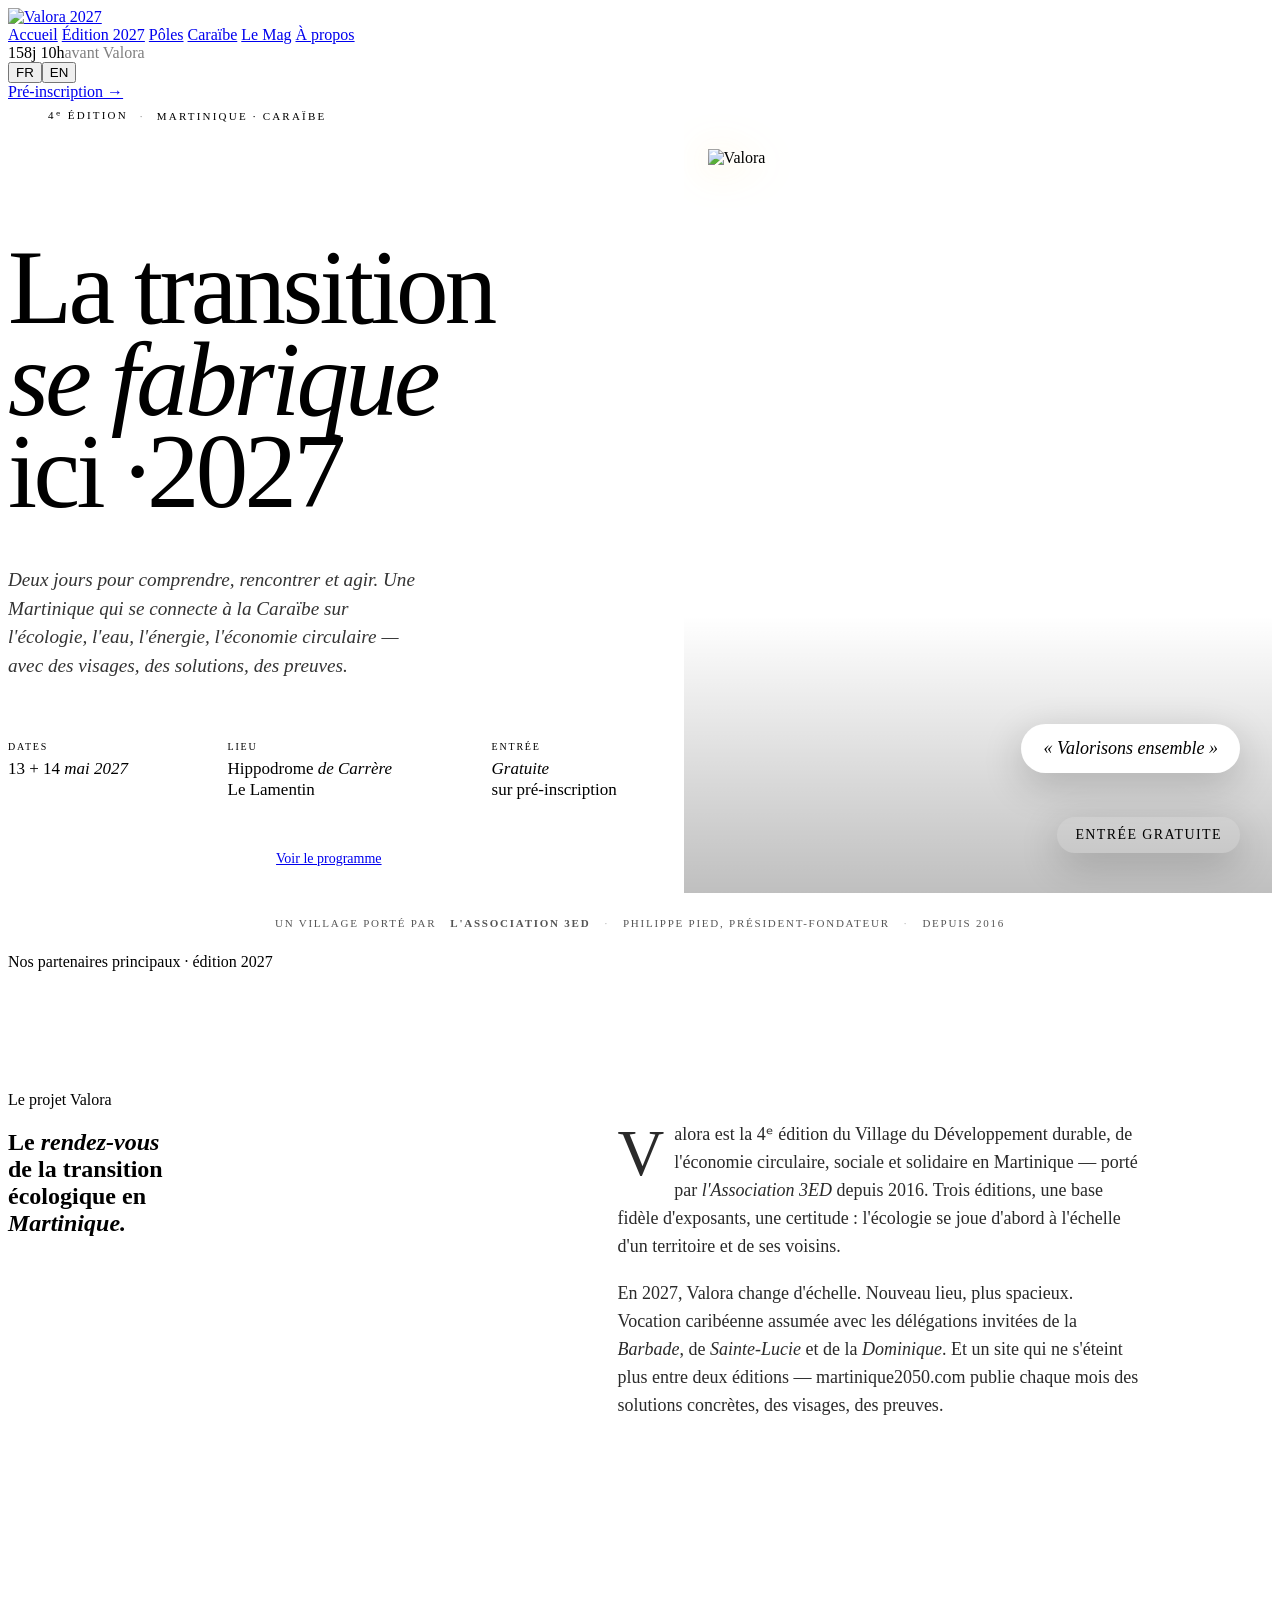
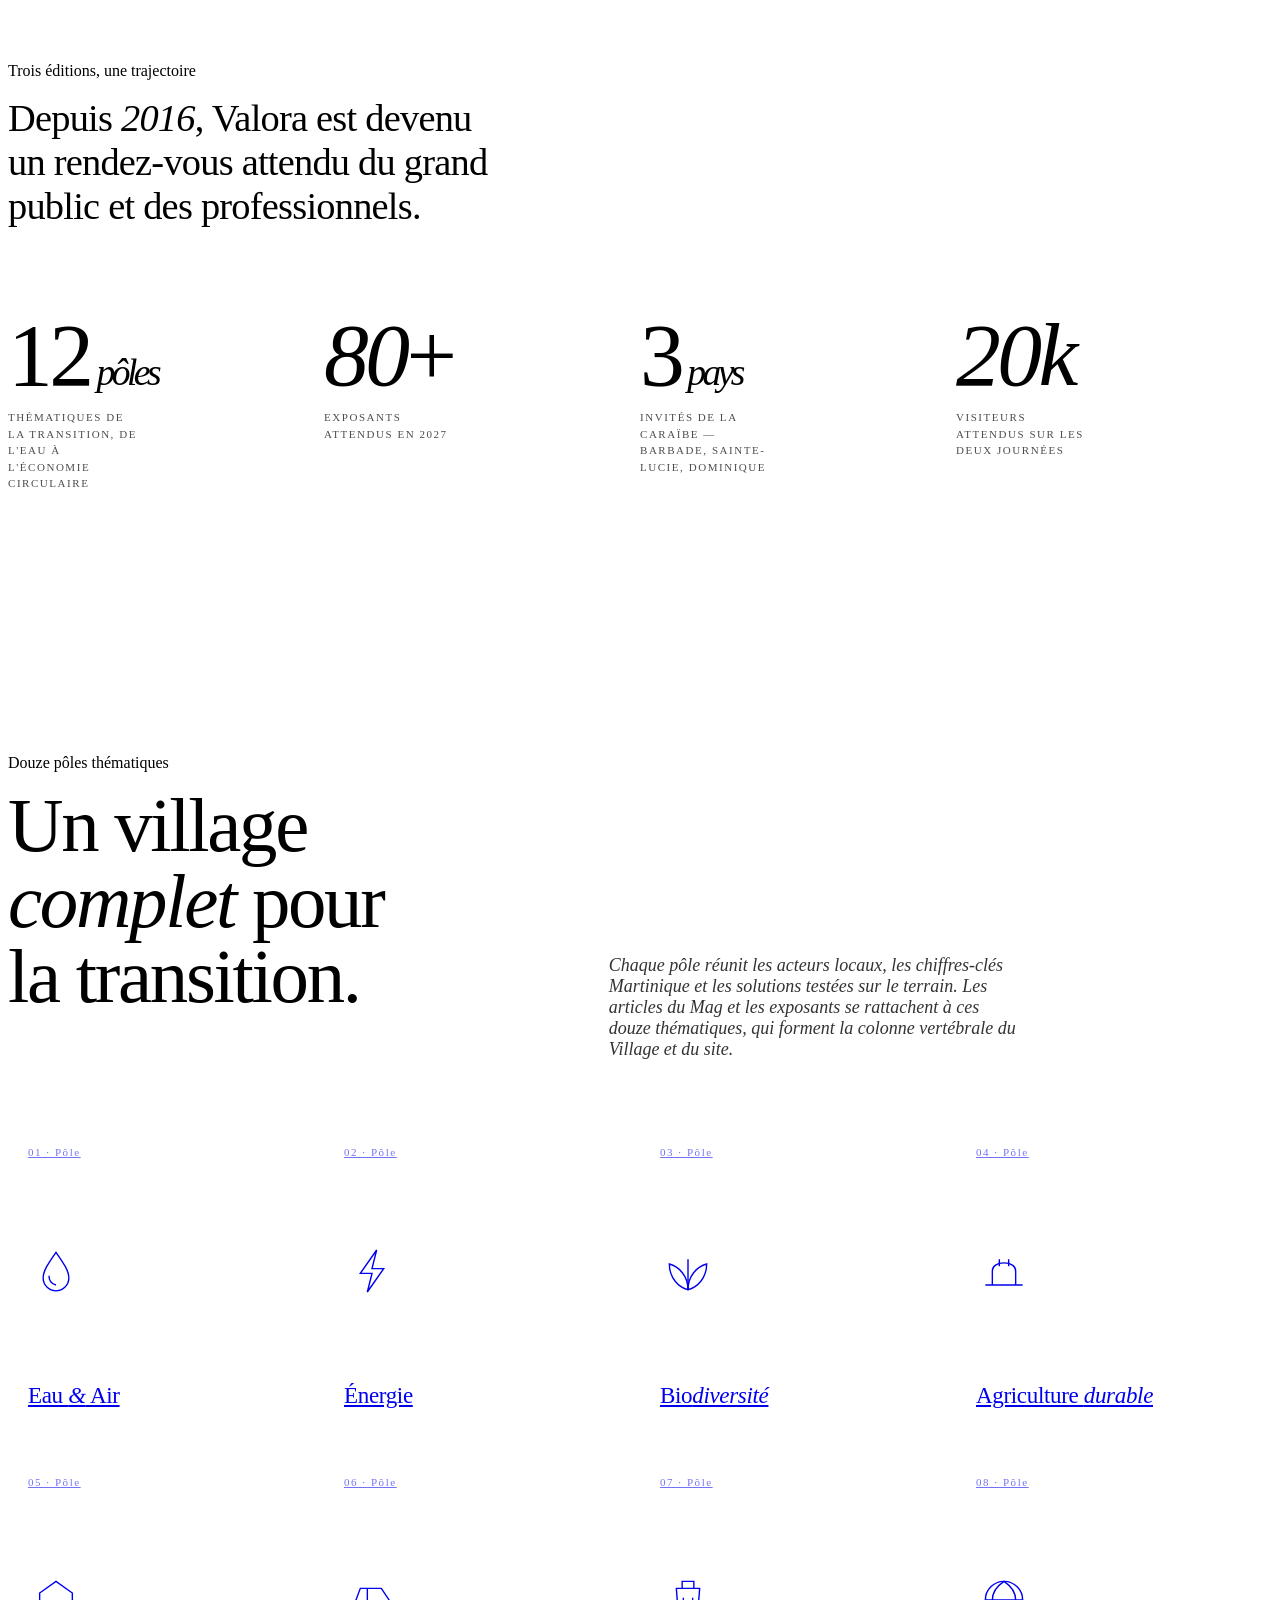
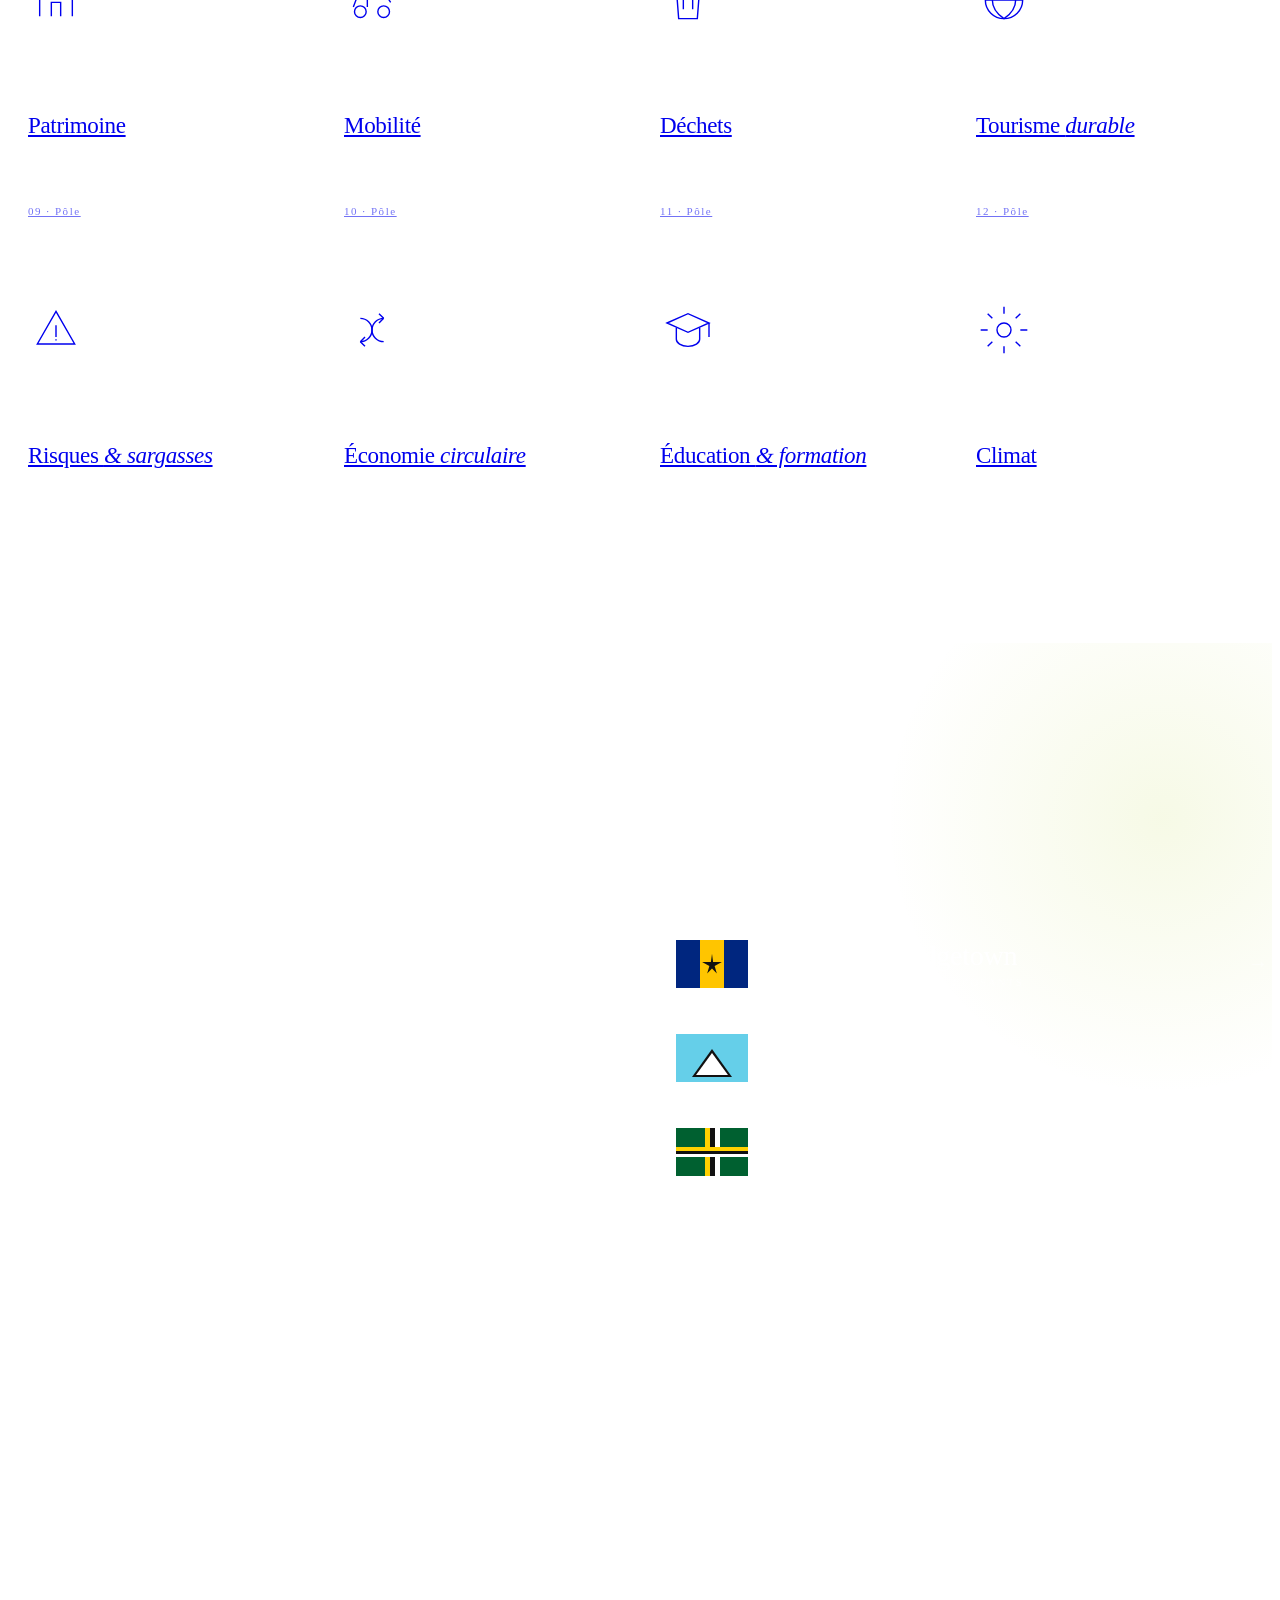
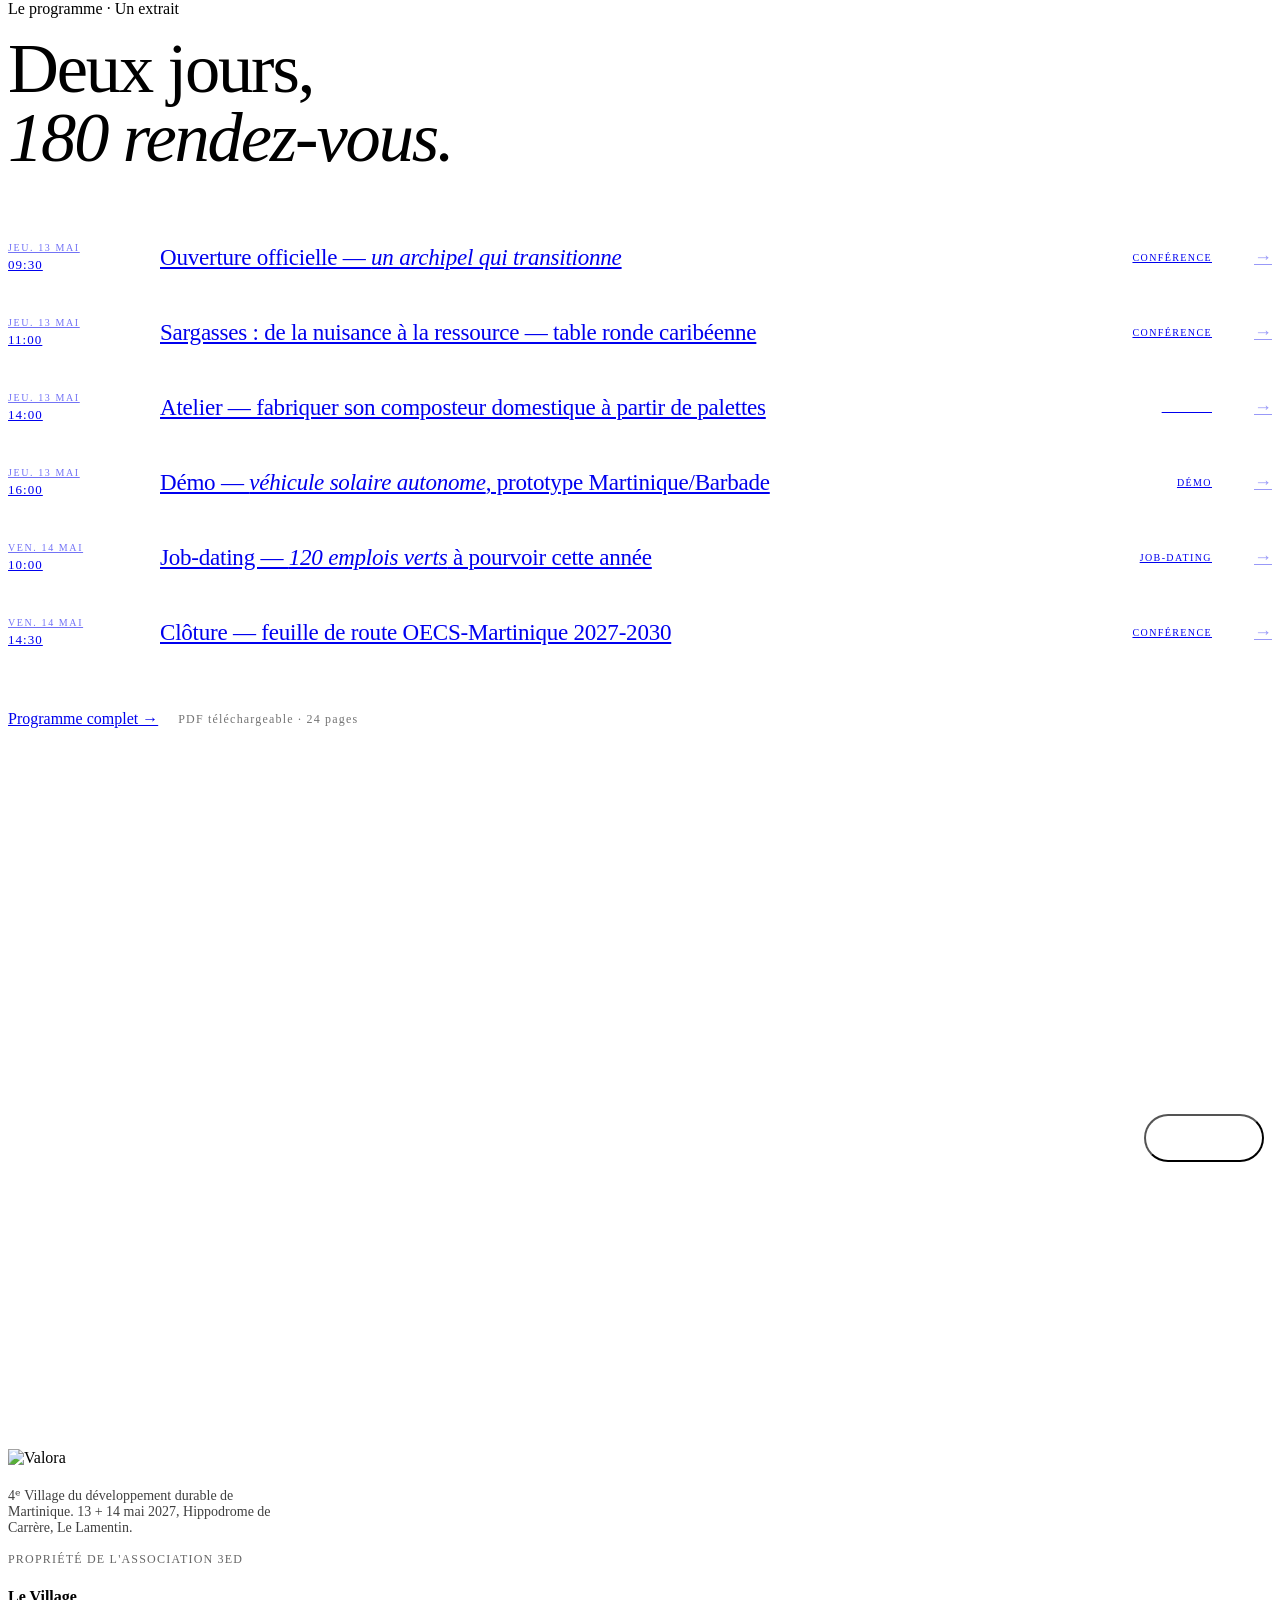
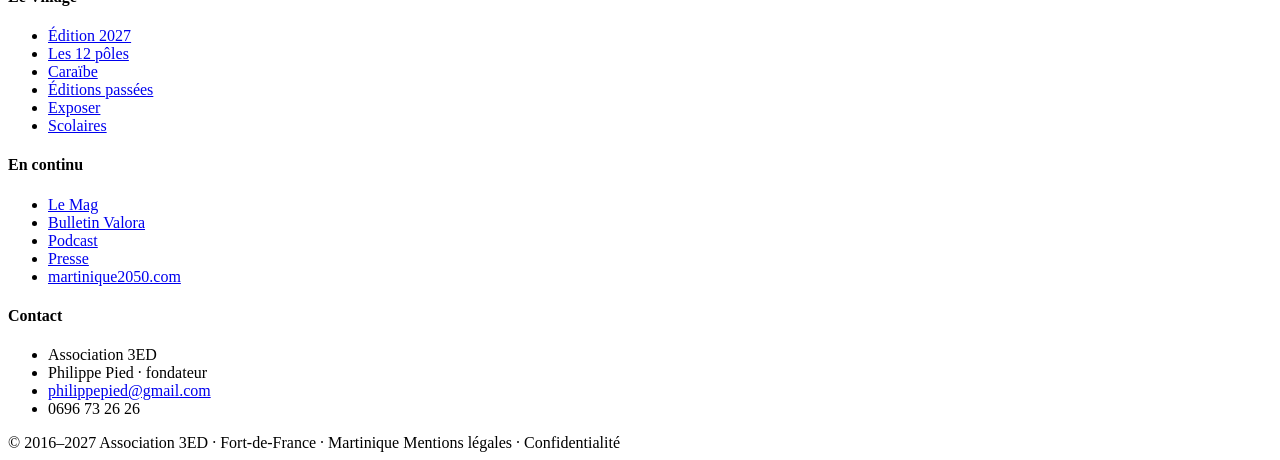
==== index.html @ b79bcad8 "Ajout des pages HTML" ====
<!doctype html>
<html lang="fr">
<head>
<meta charset="utf-8" />
<meta name="viewport" content="width=device-width, initial-scale=1" />
<title>Valora 2027 — 4ᵉ Village du développement durable · Martinique</title>
<link rel="stylesheet" href="assets/valora.css?v=3" />
<style>
  .hero {
    position: relative;
    min-height: 88vh;
    background: var(--sable);
    color: var(--encre);
    overflow: hidden;
    display: grid;
    grid-template-columns: 1.15fr 1fr;
  }
  .hero-left {
    padding: clamp(40px, 6vw, 96px) var(--pad);
    display: flex; flex-direction: column; justify-content: center;
    position: relative; z-index: 2;
  }
  .hero-eyebrow {
    display: inline-flex; align-items: center; gap: 12px;
    font-family: var(--ff-mono); font-size: 11px;
    letter-spacing: 0.2em; text-transform: uppercase;
    color: var(--rose); margin-bottom: 32px;
  }
  .hero-eyebrow .bar { width: 28px; height: 1px; background: var(--rose); }
  .hero-eyebrow .sep { opacity: .4; }
  .hero h1 {
    font-size: clamp(56px, 8.2vw, 144px);
    line-height: .88;
    letter-spacing: -0.035em;
    font-variation-settings: 'opsz' 144, 'SOFT' 30;
    font-weight: 300;
    margin-bottom: 28px;
  }
  .hero h1 em { font-style: italic; color: var(--rose); font-weight: 300; }
  .hero h1 .year {
    display: inline-block; color: var(--vert-deep); font-style: normal;
  }
  .hero-sub {
    font-family: var(--ff-serif);
    font-size: clamp(18px, 1.5vw, 22px);
    font-style: italic; font-weight: 300;
    max-width: 44ch; margin-bottom: 36px;
    color: #333; line-height: 1.5;
  }
  .hero-meta {
    display: grid; grid-template-columns: repeat(3, auto);
    gap: 32px; padding-top: 24px;
    border-top: 1px solid var(--line);
    margin-bottom: 36px;
  }
  .hero-meta > div .k {
    font-family: var(--ff-mono); font-size: 10px;
    letter-spacing: 0.18em; text-transform: uppercase;
    color: var(--rose); margin-bottom: 6px;
  }
  .hero-meta > div .v {
    font-family: var(--ff-serif); font-size: 17px;
    line-height: 1.25; font-weight: 400;
  }
  .hero-meta > div .v em { font-style: italic; color: var(--vert-deep); }
  .hero-ctas { display: flex; gap: 12px; flex-wrap: wrap; }
  .hero .btn-rose-big {
    background: var(--rose); color: #fff;
    padding: 16px 26px; border-radius: 999px;
    font-size: 14px; font-weight: 600; letter-spacing: 0.01em;
    transition: all .2s;
    display: inline-flex; align-items: center; gap: 10px;
  }
  .hero .btn-rose-big:hover { background: var(--rose-deep); transform: translateY(-1px); box-shadow: 0 12px 24px rgba(230,0,126,.25); }
  .hero .btn-outline {
    border: 1.5px solid var(--encre);
    padding: 14.5px 24px; border-radius: 999px;
    font-size: 14px; font-weight: 500;
    transition: all .2s;
  }
  .hero .btn-outline:hover { background: var(--encre); color: #fff; }

  .hero-right {
    position: relative; overflow: hidden;
    background: var(--rose);
  }
  .hero-img {
    position: absolute; inset: 0;
    background-image: url('assets/hero-leaf-hands.png');
    background-size: cover;
    background-position: center;
  }
  .hero-img::after {
    content: ''; position: absolute; inset: 0;
    background: linear-gradient(to bottom, transparent 65%, rgba(0,0,0,.25));
  }
  /* Valora logo in the sun area of the hero image */
  .hero-sun-logo {
    position: absolute; z-index: 3;
    top: 6%; left: 4%;
    width: 46%;
    max-width: 440px;
    filter: drop-shadow(0 4px 20px rgba(255,200,80,.4));
    animation: sunFloat 6s ease-in-out infinite;
  }
  @keyframes sunFloat { 50% { transform: translateY(-6px); } }
  .hero-bubble {
    position: absolute; z-index: 3;
    font-family: var(--ff-serif); font-style: italic;
    border-radius: 999px;
    padding: 14px 22px;
    font-size: 18px;
    box-shadow: 0 12px 40px rgba(0,0,0,.2);
  }
  .hero-bubble.b { bottom: 120px; right: 32px; background: #fff; color: var(--rose); font-weight: 500; }
  .hero-bubble.c { bottom: 40px; right: 32px; background: var(--jaune); color: var(--encre); padding: 10px 18px; font-size: 14px; font-family: var(--ff-mono); font-style: normal; letter-spacing: .1em; text-transform: uppercase;}

  @media (max-width: 900px) {
    .hero { grid-template-columns: 1fr; min-height: auto; }
    .hero-right { aspect-ratio: 4/3; order: -1; }
    .hero-meta { grid-template-columns: 1fr 1fr; }
  }

  /* ===== INTRO ===== */
  .intro { padding: clamp(80px, 10vw, 120px) 0; background: var(--sable); }
  .intro-grid { display: grid; grid-template-columns: 1fr 1.2fr; gap: clamp(32px, 5vw, 80px); align-items: start; }
  .intro-left h2 {
    font-family: var(--ff-serif);
    font-size: clamp(36px, 4.4vw, 72px);
    line-height: 1; letter-spacing: -0.025em; font-weight: 300;
    margin-top: 16px;
  }
  .intro-left h2 em { font-style: italic; color: var(--rose); }
  .intro-right { padding-top: 12px; }
  .intro-right p {
    font-family: var(--ff-serif); font-size: clamp(18px, 1.4vw, 20px);
    line-height: 1.55; margin-bottom: 20px; color: #2a2a2a; max-width: 58ch;
  }
  .intro-right p:first-child::first-letter {
    font-size: 3.6em; float: left; line-height: .88;
    padding-right: 10px; padding-top: 4px;
    color: var(--rose); font-weight: 400;
  }
  .intro-right em { font-style: italic; color: var(--vert-deep); }
  @media (max-width: 880px) { .intro-grid { grid-template-columns: 1fr; } }

  /* ===== STATS ===== */
  .stats { padding: clamp(64px, 8vw, 112px) 0; background: var(--ivoire); }
  .stats-head { margin-bottom: 48px; }
  .stats-head h3 {
    font-family: var(--ff-serif);
    font-size: clamp(28px, 3vw, 44px); font-weight: 300;
    letter-spacing: -0.02em; max-width: 26ch; margin-top: 16px;
  }
  .stats-head em { font-style: italic; color: var(--rose); }
  .stats-grid { display: grid; grid-template-columns: repeat(4, 1fr); border-top: 1px solid var(--line); }
  .stat { padding: 36px 24px 32px 0; border-right: 1px solid var(--line); border-bottom: 1px solid var(--line); }
  .stat:nth-child(4n) { border-right: none; }
  .stat .num {
    font-family: var(--ff-serif); font-weight: 300;
    font-size: clamp(56px, 7vw, 112px); line-height: .95;
    letter-spacing: -0.04em;
    font-variation-settings: 'opsz' 144;
    margin-bottom: 12px;
  }
  .stat .num em { font-style: italic; color: var(--rose); font-weight: 300; }
  .stat .num .suf { font-size: .42em; color: var(--vert-deep); margin-left: 6px; font-style: italic; }
  .stat .label {
    font-family: var(--ff-mono); font-size: 11px;
    letter-spacing: 0.14em; text-transform: uppercase;
    opacity: .7; max-width: 24ch; line-height: 1.5;
  }
  @media (max-width: 880px) {
    .stats-grid { grid-template-columns: 1fr 1fr; }
    .stat:nth-child(4n) { border-right: 1px solid var(--line); }
    .stat:nth-child(2n) { border-right: none; }
  }

  /* ===== POLES ===== */
  .poles { background: var(--sable); padding: clamp(80px, 10vw, 140px) 0; }
  .poles-head { display: grid; grid-template-columns: 1fr 1.2fr; gap: 48px; margin-bottom: 48px; align-items: end; }
  .poles-head h2 {
    font-family: var(--ff-serif);
    font-size: clamp(44px, 6vw, 96px); font-weight: 300;
    line-height: .98; letter-spacing: -0.03em;
  }
  .poles-head h2 em { font-style: italic; color: var(--rose); }
  .poles-head p {
    font-family: var(--ff-serif); font-size: 18px; font-style: italic;
    font-weight: 300; max-width: 46ch; color: #333;
  }
  .poles-grid { display: grid; grid-template-columns: repeat(4, 1fr); border-top: 1px solid var(--line); border-left: 1px solid var(--line); }
  .pole {
    aspect-ratio: 1 / 1.05;
    border-right: 1px solid var(--line); border-bottom: 1px solid var(--line);
    padding: 20px; background: var(--ivoire);
    display: flex; flex-direction: column; justify-content: space-between;
    transition: all .3s; cursor: pointer; position: relative; overflow: hidden;
  }
  .pole:hover { background: var(--rose); color: #fff; }
  .pole-num { font-family: var(--ff-mono); font-size: 11px; letter-spacing: 0.14em; opacity: .55; }
  .pole:hover .pole-num { opacity: .9; color: var(--vert); }
  .pole-glyph { width: 56px; height: 56px; margin: 8px 0; }
  .pole-glyph svg { width: 100%; height: 100%; stroke: currentColor; fill: none; stroke-width: 1.2; }
  .pole-name {
    font-family: var(--ff-serif); font-size: clamp(19px, 1.8vw, 26px);
    line-height: 1.05; letter-spacing: -0.015em; font-weight: 400;
  }
  .pole-name em { font-style: italic; color: var(--rose); }
  .pole:hover .pole-name em { color: var(--vert); }
  .pole-arrow { margin-top: 12px; opacity: 0; transform: translateX(-4px); transition: all .3s; font-size: 14px; color: var(--vert); }
  .pole:hover .pole-arrow { opacity: 1; transform: translateX(0); }
  @media (max-width: 880px) { .poles-head { grid-template-columns: 1fr; } .poles-grid { grid-template-columns: repeat(2, 1fr); } }

  /* ===== CARIB ===== */
  .carib { background: var(--canopee); color: #fff; padding: clamp(80px, 10vw, 140px) 0; position: relative; overflow: hidden; }
  .carib::before {
    content: ''; position: absolute; right: -15%; top: -15%;
    width: 600px; height: 600px;
    background: radial-gradient(circle, rgba(184,211,50,.12), transparent 65%);
    pointer-events: none;
  }
  .carib-grid { display: grid; grid-template-columns: 1fr 1fr; gap: 64px; align-items: center; position: relative; }
  .carib .eyebrow { color: var(--vert); }
  .carib .eyebrow .bar { background: var(--vert); }
  .carib h2 {
    font-family: var(--ff-serif);
    font-size: clamp(40px, 5.2vw, 84px);
    line-height: .98; letter-spacing: -0.03em;
    font-weight: 300; margin: 16px 0 24px;
  }
  .carib h2 em { font-style: italic; color: var(--vert); }
  .carib p {
    font-family: var(--ff-serif); font-size: 19px;
    line-height: 1.6; max-width: 44ch; opacity: .88; font-weight: 300;
  }
  .delegations { display: flex; flex-direction: column; gap: 2px; }
  .delegation {
    display: grid; grid-template-columns: 72px 1fr auto;
    align-items: center; gap: 24px; padding: 22px 4px;
    border-top: 1px solid var(--line-dark);
    transition: background .25s;
  }
  .delegation:last-child { border-bottom: 1px solid var(--line-dark); }
  .delegation:hover { background: rgba(184,211,50,.05); }
  .flag { width: 72px; height: 48px; border: 1px solid var(--line-dark); position: relative; overflow: hidden; }
  .flag.barbade { background: #00267F; }
  .flag.barbade::before { content:''; position:absolute; left:33.33%; top:0; width:33.33%; height:100%; background:#FFC500; }
  .flag.barbade::after { content:''; position:absolute; left:50%; top:50%; transform:translate(-50%,-50%); width:22px; height:22px; background:#111; clip-path: polygon(50% 5%, 55% 42%, 95% 42%, 62% 60%, 72% 95%, 50% 72%, 28% 95%, 38% 60%, 5% 42%, 45% 42%); }
  .flag.lucie { background: #65CFE9; }
  .flag.lucie::before { content:''; position:absolute; left:50%; bottom:10%; transform:translateX(-50%); border-left:20px solid transparent; border-right:20px solid transparent; border-bottom:28px solid #111; }
  .flag.lucie::after { content:''; position:absolute; left:50%; bottom:13%; transform:translateX(-50%); border-left:16px solid transparent; border-right:16px solid transparent; border-bottom:22px solid #fff; }
  .flag.dominique { background: #006030; }
  .flag.dominique::before { content:''; position:absolute; inset:0; background: linear-gradient(to bottom, transparent 40%, #FFD100 40% 47%, #111 47% 54%, #fff 54% 61%, transparent 61%), linear-gradient(to right, transparent 40%, #FFD100 40% 47%, #111 47% 54%, #fff 54% 61%, transparent 61%); }
  .delegation-name { font-family: var(--ff-serif); font-size: clamp(22px, 2.2vw, 32px); font-weight: 400; letter-spacing: -0.01em; }
  .delegation-name em { font-style: italic; color: var(--vert); }
  .delegation-role { font-family: var(--ff-mono); font-size: 11px; letter-spacing: 0.16em; text-transform: uppercase; opacity: .55; margin-top: 4px; }
  .delegation-arrow { opacity: .5; font-size: 20px; transition: transform .3s; }
  .delegation:hover .delegation-arrow { transform: translateX(6px); color: var(--vert); opacity: 1; }
  @media (max-width: 880px) { .carib-grid { grid-template-columns: 1fr; } }

  /* ===== PROG ===== */
  .programme { background: var(--ivoire); padding: clamp(80px, 10vw, 140px) 0; }
  .programme h2 {
    font-family: var(--ff-serif);
    font-size: clamp(44px, 5.5vw, 88px); line-height: .98;
    letter-spacing: -0.03em; font-weight: 300; max-width: 14ch; margin: 16px 0 48px;
  }
  .programme h2 em { font-style: italic; color: var(--rose); }
  .prog-row {
    display: grid; grid-template-columns: 120px 1fr auto auto;
    gap: 32px; align-items: center; padding: 22px 0;
    border-top: 1px solid var(--line);
    cursor: pointer; transition: padding .2s;
  }
  .prog-row:last-of-type { border-bottom: 1px solid var(--line); }
  .prog-row:hover { padding-left: 12px; background: rgba(230,0,126,.03); }
  .prog-time { font-family: var(--ff-mono); font-size: 13px; letter-spacing: 0.08em; }
  .prog-time .day { display: block; font-size: 10px; opacity: .55; margin-bottom: 4px; letter-spacing: 0.16em; text-transform: uppercase; }
  .prog-title { font-family: var(--ff-serif); font-size: clamp(20px, 1.8vw, 28px); font-weight: 400; letter-spacing: -0.01em; }
  .prog-title em { font-style: italic; color: var(--rose); }
  .prog-tag { font-family: var(--ff-mono); font-size: 10px; letter-spacing: 0.14em; text-transform: uppercase; padding: 5px 10px; border-radius: 999px; border: 1px solid var(--line); }
  .prog-tag.conf { background: var(--canopee); color: var(--vert); border-color: var(--canopee); }
  .prog-tag.atelier { background: var(--rose); color: #fff; border-color: var(--rose); }
  .prog-tag.demo { background: var(--vert); color: var(--encre); border-color: var(--vert); }
  .prog-tag.job { background: transparent; color: var(--encre); }
  .prog-arrow { font-size: 18px; opacity: .4; transition: all .2s; }
  .prog-row:hover .prog-arrow { opacity: 1; transform: translateX(4px); color: var(--rose); }
  .prog-more { margin-top: 40px; display: flex; gap: 20px; align-items: center; }
  @media (max-width: 720px) {
    .prog-row { grid-template-columns: 80px 1fr; gap: 16px; }
    .prog-tag, .prog-arrow { display: none; }
  }

  /* ===== NL ===== */
  .newsletter { background: var(--rose); color: #fff; padding: clamp(64px, 8vw, 112px) 0; }
  .nl-grid { display: grid; grid-template-columns: 1fr 1fr; gap: 64px; align-items: center; }
  .nl-grid h3 {
    font-family: var(--ff-serif);
    font-size: clamp(36px, 4.4vw, 64px); line-height: 1;
    letter-spacing: -0.02em; font-weight: 300;
  }
  .nl-grid h3 em { font-style: italic; color: var(--vert); }
  .nl-grid .eyebrow { color: rgba(255,255,255,.8); margin-bottom: 16px; }
  .nl-grid .eyebrow .bar { background: rgba(255,255,255,.8); }
  .nl-grid p { margin-top: 16px; max-width: 44ch; opacity: .92; }
  .nl-form { display: flex; gap: 8px; padding: 8px; background: rgba(255,255,255,.12); border-radius: 999px; }
  .nl-form input { flex: 1; background: transparent; border: none; outline: none; padding: 14px 20px; font-size: 15px; color: #fff; }
  .nl-form input::placeholder { color: rgba(255,255,255,.65); }
  .nl-form button { background: var(--vert); color: var(--encre); padding: 14px 24px; border-radius: 999px; font-size: 14px; font-weight: 600; transition: all .2s; }
  .nl-form button:hover { background: #fff; }
  .nl-fine { font-family: var(--ff-mono); font-size: 11px; letter-spacing: 0.1em; text-transform: uppercase; opacity: .7; margin-top: 16px; }
  @media (max-width: 880px) { .nl-grid { grid-template-columns: 1fr; } }

  /* 3ED band */
  .owner { background: var(--sable-warm); padding: 24px 0; }
  .owner-inner { display: flex; justify-content: center; align-items: center; gap: 14px; font-family: var(--ff-mono); font-size: 11px; letter-spacing: 0.16em; text-transform: uppercase; color: #555; flex-wrap: wrap; text-align: center; }
  .owner-inner strong { color: var(--rose); font-weight: 700; }
  .owner-inner .sep { opacity: .4; }
</style>
</head>
<body data-screen-label="Accueil">

<nav class="nav">
  <div class="nav-inner">
    <a href="index.html" class="logo">
      <img src="assets/valora-logo.png" alt="Valora" />
      <span class="tag">2027</span>
    </a>
    <div class="nav-links">
      <a href="index.html" class="active">Accueil</a>
      <a href="edition-2027.html">Édition 2027</a>
      <a href="pole.html?id=01">Pôles</a>
      <a href="caraibe.html">Caraïbe</a>
      <a href="mag.html">Le Mag</a>
      <a href="#">À propos</a>
    </div>
    <div class="nav-right">
      <div class="countdown-mini" title="13 mai 2027">
        <span class="dot"></span><span data-countdown="hours">—</span><span style="opacity:.5;">avant Valora</span>
      </div>
      <div class="lang"><button class="on" data-lang="FR">FR</button><button data-lang="EN">EN</button></div>
      <a href="pre-inscription.html" class="btn-rose">Pré-inscription →</a>
    </div>
  </div>
</nav>

<!-- HERO -->
<section class="hero">
  <div class="hero-left">
    <div class="hero-eyebrow">
      <span class="bar"></span>
      <span>4ᵉ édition</span>
      <span class="sep">·</span>
      <span>Martinique · Caraïbe</span>
    </div>
    <h1>La transition<br/><em>se fabrique</em><br/>ici <span class="year">·2027</span></h1>
    <p class="hero-sub">Deux jours pour comprendre, rencontrer et agir. Une Martinique qui se connecte à la Caraïbe sur l'écologie, l'eau, l'énergie, l'économie circulaire — avec des visages, des solutions, des preuves.</p>
    <div class="hero-meta">
      <div><div class="k">Dates</div><div class="v">13 + 14 <em>mai 2027</em></div></div>
      <div><div class="k">Lieu</div><div class="v">Hippodrome <em>de Carrère</em><br/>Le Lamentin</div></div>
      <div><div class="k">Entrée</div><div class="v"><em>Gratuite</em><br/>sur pré-inscription</div></div>
    </div>
    <div class="hero-ctas">
      <a href="pre-inscription.html" class="btn-rose-big">Je m'inscris gratuitement <span>→</span></a>
      <a href="edition-2027.html" class="btn-outline">Voir le programme</a>
    </div>
  </div>
  <div class="hero-right">
    <div class="hero-img"></div>
    <img src="assets/valora-logo.png" alt="Valora" class="hero-sun-logo" />
    <div class="hero-bubble b">« Valorisons ensemble »</div>
    <div class="hero-bubble c">Entrée gratuite</div>
  </div>
</section>

<!-- 3ED OWNER BAND -->
<div class="owner">
  <div class="owner-inner">
    <span>Un Village porté par</span>
    <strong>l'Association 3ED</strong>
    <span class="sep">·</span>
    <span>Philippe Pied, président-fondateur</span>
    <span class="sep">·</span>
    <span>depuis 2016</span>
  </div>
</div>

<!-- PARTNERS MARQUEE -->
<section class="partners" aria-label="Partenaires principaux">
  <div class="partners-eyebrow">Nos partenaires principaux · édition 2027</div>
  <div class="marquee" id="marquee"></div>
</section>

<!-- INTRO -->
<section class="intro">
  <div class="wrap">
    <div class="intro-grid">
      <div>
        <div class="eyebrow"><span class="bar"></span>Le projet Valora</div>
        <h2>Le <em>rendez-vous</em><br/>de la transition<br/>écologique en<br/><em>Martinique.</em></h2>
      </div>
      <div class="intro-right">
        <p>Valora est la 4ᵉ édition du Village du Développement durable, de l'économie circulaire, sociale et solidaire en Martinique — porté par <em>l'Association 3ED</em> depuis 2016. Trois éditions, une base fidèle d'exposants, une certitude : l'écologie se joue d'abord à l'échelle d'un territoire et de ses voisins.</p>
        <p>En 2027, Valora change d'échelle. Nouveau lieu, plus spacieux. Vocation caribéenne assumée avec les délégations invitées de la <em>Barbade</em>, de <em>Sainte-Lucie</em> et de la <em>Dominique</em>. Et un site qui ne s'éteint plus entre deux éditions — martinique2050.com publie chaque mois des solutions concrètes, des visages, des preuves.</p>
      </div>
    </div>
  </div>
</section>

<!-- STATS -->
<section class="stats">
  <div class="wrap">
    <div class="stats-head">
      <div class="eyebrow"><span class="bar"></span>Trois éditions, une trajectoire</div>
      <h3>Depuis <em>2016</em>, Valora est devenu un rendez-vous attendu du grand public et des professionnels.</h3>
    </div>
    <div class="stats-grid">
      <div class="stat"><div class="num">12<span class="suf">pôles</span></div><div class="label">Thématiques de la transition, de l'eau à l'économie circulaire</div></div>
      <div class="stat"><div class="num"><em>80</em>+</div><div class="label">Exposants attendus en 2027</div></div>
      <div class="stat"><div class="num">3<span class="suf">pays</span></div><div class="label">Invités de la Caraïbe — Barbade, Sainte-Lucie, Dominique</div></div>
      <div class="stat"><div class="num"><em>20k</em></div><div class="label">Visiteurs attendus sur les deux journées</div></div>
    </div>
  </div>
</section>

<!-- 12 POLES -->
<section class="poles">
  <div class="wrap">
    <div class="poles-head">
      <div>
        <div class="eyebrow"><span class="bar"></span>Douze pôles thématiques</div>
        <h2 style="margin-top:16px;">Un village<br/><em>complet</em> pour<br/>la transition.</h2>
      </div>
      <p>Chaque pôle réunit les acteurs locaux, les chiffres-clés Martinique et les solutions testées sur le terrain. Les articles du Mag et les exposants se rattachent à ces douze thématiques, qui forment la colonne vertébrale du Village et du site.</p>
    </div>
    <div class="poles-grid">
      <a href="pole.html?id=01" class="pole"><div><div class="pole-num">01 · Pôle</div></div><div class="pole-glyph"><svg viewBox="0 0 48 48"><path d="M24 8c-7 10-11 16-11 22a11 11 0 1 0 22 0c0-6-4-12-11-22z"/><path d="M18 28c0 4 2 7 6 8"/></svg></div><div><div class="pole-name">Eau <em>&</em> Air</div><div class="pole-arrow">Lire →</div></div></a>
      <a href="pole.html?id=02" class="pole"><div><div class="pole-num">02 · Pôle</div></div><div class="pole-glyph"><svg viewBox="0 0 48 48"><path d="M28 6 14 26h10l-4 16 14-20H24l4-16z"/></svg></div><div><div class="pole-name">Énergie</div><div class="pole-arrow">Lire →</div></div></a>
      <a href="pole.html?id=03" class="pole"><div><div class="pole-num">03 · Pôle</div></div><div class="pole-glyph"><svg viewBox="0 0 48 48"><path d="M24 40c0-12-8-20-16-22 0 12 8 20 16 22z"/><path d="M24 40c0-12 8-20 16-22 0 12-8 20-16 22z"/><path d="M24 40V14"/></svg></div><div><div class="pole-name">Bio<em>diversité</em></div><div class="pole-arrow">Lire →</div></div></a>
      <a href="pole.html?id=04" class="pole"><div><div class="pole-num">04 · Pôle</div></div><div class="pole-glyph"><svg viewBox="0 0 48 48"><path d="M8 36h32"/><path d="M14 36V24c0-4 4-7 10-7s10 3 10 7v12"/><path d="M20 20v-6M28 20v-6"/></svg></div><div><div class="pole-name">Agriculture <em>durable</em></div><div class="pole-arrow">Lire →</div></div></a>
      <a href="pole.html?id=05" class="pole"><div><div class="pole-num">05 · Pôle</div></div><div class="pole-glyph"><svg viewBox="0 0 48 48"><path d="M10 38V18l14-10 14 10v20"/><path d="M20 38V26h8v12"/></svg></div><div><div class="pole-name">Patrimoine</div><div class="pole-arrow">Lire →</div></div></a>
      <a href="pole.html?id=06" class="pole"><div><div class="pole-num">06 · Pôle</div></div><div class="pole-glyph"><svg viewBox="0 0 48 48"><circle cx="14" cy="34" r="5"/><circle cx="34" cy="34" r="5"/><path d="M8 30l6-16h18l8 12"/><path d="M20 14v16"/></svg></div><div><div class="pole-name">Mobilité</div><div class="pole-arrow">Lire →</div></div></a>
      <a href="pole.html?id=07" class="pole"><div><div class="pole-num">07 · Pôle</div></div><div class="pole-glyph"><svg viewBox="0 0 48 48"><path d="M14 14h20l-2 26H16z"/><path d="M19 14V8h10v6"/><path d="M20 22v10M28 22v10"/></svg></div><div><div class="pole-name">Déchets</div><div class="pole-arrow">Lire →</div></div></a>
      <a href="pole.html?id=08" class="pole"><div><div class="pole-num">08 · Pôle</div></div><div class="pole-glyph"><svg viewBox="0 0 48 48"><circle cx="24" cy="24" r="16"/><path d="M8 24h32M24 8c6 4 10 10 10 16s-4 12-10 16c-6-4-10-10-10-16s4-12 10-16z"/></svg></div><div><div class="pole-name">Tourisme <em>durable</em></div><div class="pole-arrow">Lire →</div></div></a>
      <a href="pole.html?id=09" class="pole"><div><div class="pole-num">09 · Pôle</div></div><div class="pole-glyph"><svg viewBox="0 0 48 48"><path d="M24 8l16 28H8z"/><path d="M24 20v10M24 32v1"/></svg></div><div><div class="pole-name">Risques <em>& sargasses</em></div><div class="pole-arrow">Lire →</div></div></a>
      <a href="pole.html?id=10" class="pole"><div><div class="pole-num">10 · Pôle</div></div><div class="pole-glyph"><svg viewBox="0 0 48 48"><path d="M34 14a10 10 0 1 0 0 20"/><path d="M14 34a10 10 0 1 0 0-20"/><path d="M34 14l-4-4M34 14l-4 4M14 34l4 4M14 34l4-4"/></svg></div><div><div class="pole-name">Économie <em>circulaire</em></div><div class="pole-arrow">Lire →</div></div></a>
      <a href="pole.html?id=11" class="pole"><div><div class="pole-num">11 · Pôle</div></div><div class="pole-glyph"><svg viewBox="0 0 48 48"><path d="M6 18l18-8 18 8-18 8z"/><path d="M14 22v10c0 3 4 6 10 6s10-3 10-6V22"/><path d="M42 18v12"/></svg></div><div><div class="pole-name">Éducation <em>& formation</em></div><div class="pole-arrow">Lire →</div></div></a>
      <a href="pole.html?id=12" class="pole"><div><div class="pole-num">12 · Pôle</div></div><div class="pole-glyph"><svg viewBox="0 0 48 48"><circle cx="24" cy="24" r="6"/><path d="M24 4v6M24 38v6M4 24h6M38 24h6M10 10l4 4M34 34l4 4M10 38l4-4M34 14l4-4"/></svg></div><div><div class="pole-name">Climat</div><div class="pole-arrow">Lire →</div></div></a>
    </div>
  </div>
</section>

<!-- CARIB -->
<section class="carib">
  <div class="wrap">
    <div class="carib-grid">
      <div>
        <div class="eyebrow"><span class="bar"></span>L'édition 2027 · Cap Caraïbe</div>
        <h2>Une île ne<br/>se transitionne<br/>pas seule.<br/><em>On avance<br/>ensemble.</em></h2>
        <p>Pour la première fois, Valora accueille trois délégations officielles de la Caraïbe. Des problèmes communs — sargasses, eau, énergie, tourisme — et des solutions qui voyagent mieux entre voisins qu'à travers l'Atlantique.</p>
        <a href="caraibe.html" class="btn-lime" style="margin-top:28px; background: var(--vert); color: var(--encre);">Découvrir la dimension caribéenne →</a>
      </div>
      <div class="delegations">
        <div class="delegation"><div class="flag barbade"></div><div><div class="delegation-name"><em>Barbade</em> · Bridgetown</div><div class="delegation-role">Délégation invitée · 8 exposants</div></div><div class="delegation-arrow">→</div></div>
        <div class="delegation"><div class="flag lucie"></div><div><div class="delegation-name"><em>Sainte-Lucie</em> · Castries</div><div class="delegation-role">Délégation invitée · 6 exposants</div></div><div class="delegation-arrow">→</div></div>
        <div class="delegation"><div class="flag dominique"></div><div><div class="delegation-name"><em>Dominique</em> · Roseau</div><div class="delegation-role">Délégation invitée · 5 exposants</div></div><div class="delegation-arrow">→</div></div>
      </div>
    </div>
  </div>
</section>

<!-- PROG -->
<section class="programme">
  <div class="wrap">
    <div class="eyebrow"><span class="bar"></span>Le programme · Un extrait</div>
    <h2>Deux jours,<br/><em>180 rendez-vous.</em></h2>
    <a href="edition-2027.html" class="prog-row"><div class="prog-time"><span class="day">Jeu. 13 mai</span>09:30</div><div class="prog-title">Ouverture officielle — <em>un archipel qui transitionne</em></div><div class="prog-tag conf">Conférence</div><div class="prog-arrow">→</div></a>
    <a href="edition-2027.html" class="prog-row"><div class="prog-time"><span class="day">Jeu. 13 mai</span>11:00</div><div class="prog-title">Sargasses : de la nuisance à la ressource — table ronde caribéenne</div><div class="prog-tag conf">Conférence</div><div class="prog-arrow">→</div></a>
    <a href="edition-2027.html" class="prog-row"><div class="prog-time"><span class="day">Jeu. 13 mai</span>14:00</div><div class="prog-title">Atelier — fabriquer son composteur domestique à partir de palettes</div><div class="prog-tag atelier">Atelier</div><div class="prog-arrow">→</div></a>
    <a href="edition-2027.html" class="prog-row"><div class="prog-time"><span class="day">Jeu. 13 mai</span>16:00</div><div class="prog-title">Démo — <em>véhicule solaire autonome</em>, prototype Martinique/Barbade</div><div class="prog-tag demo">Démo</div><div class="prog-arrow">→</div></a>
    <a href="edition-2027.html" class="prog-row"><div class="prog-time"><span class="day">Ven. 14 mai</span>10:00</div><div class="prog-title">Job-dating — <em>120 emplois verts</em> à pourvoir cette année</div><div class="prog-tag job">Job-dating</div><div class="prog-arrow">→</div></a>
    <a href="edition-2027.html" class="prog-row"><div class="prog-time"><span class="day">Ven. 14 mai</span>14:30</div><div class="prog-title">Clôture — feuille de route OECS-Martinique 2027-2030</div><div class="prog-tag conf">Conférence</div><div class="prog-arrow">→</div></a>
    <div class="prog-more">
      <a href="edition-2027.html" class="btn-primary">Programme complet →</a>
      <span style="font-family:var(--ff-mono); font-size:12px; opacity:.55; letter-spacing:.1em;">PDF téléchargeable · 24 pages</span>
    </div>
  </div>
</section>

<!-- NL -->
<section class="newsletter">
  <div class="wrap">
    <div class="nl-grid">
      <div>
        <div class="eyebrow"><span class="bar"></span>Le Bulletin Valora · mensuel</div>
        <h3>Ne plus attendre<br/>l'édition <em>suivante</em><br/>pour agir.</h3>
        <p>Une fois par mois, des solutions concrètes, des portraits, et l'avancée du programme 2027. Pas de spam, désabonnement en un clic, trois minutes de lecture.</p>
      </div>
      <div>
        <form class="nl-form" onsubmit="event.preventDefault(); this.querySelector('button').textContent='Merci !';">
          <input type="email" placeholder="votre@email.com" required />
          <button type="submit">S'abonner</button>
        </form>
        <div class="nl-fine">1 500+ abonnés · publié par martinique2050.com</div>
      </div>
    </div>
  </div>
</section>

<!-- FOOTER -->
<footer class="footer">
  <div class="wrap">
    <div class="footer-grid">
      <div>
        <div class="logo" style="margin-bottom: 20px;"><img src="assets/valora-logo.png" alt="Valora"/></div>
        <p style="opacity:.75; font-size:14px; max-width:40ch;">4ᵉ Village du développement durable de Martinique. 13 + 14 mai 2027, Hippodrome de Carrère, Le Lamentin.</p>
        <p style="opacity:.6; font-size:12px; margin-top:16px; font-family: var(--ff-mono); letter-spacing: .1em; text-transform: uppercase;">Propriété de l'Association 3ED</p>
      </div>
      <div><h4>Le Village</h4><ul><li><a href="edition-2027.html">Édition 2027</a></li><li><a href="#">Les 12 pôles</a></li><li><a href="caraibe.html">Caraïbe</a></li><li><a href="#">Éditions passées</a></li><li><a href="#">Exposer</a></li><li><a href="#">Scolaires</a></li></ul></div>
      <div><h4>En continu</h4><ul><li><a href="mag.html">Le Mag</a></li><li><a href="#">Bulletin Valora</a></li><li><a href="#">Podcast</a></li><li><a href="#">Presse</a></li><li><a href="#">martinique2050.com</a></li></ul></div>
      <div><h4>Contact</h4><ul><li>Association 3ED</li><li>Philippe Pied · fondateur</li><li><a href="mailto:philippepied@gmail.com">philippepied@gmail.com</a></li><li>0696 73 26 26</li></ul></div>
    </div>
    <div class="footer-bottom">
      <span>© 2016–2027 Association 3ED · Fort-de-France · Martinique</span>
      <span>Mentions légales · Confidentialité</span>
    </div>
  </div>
</footer>

<script src="assets/valora-shared.js"></script>
<script>
// Marquee mount
const mq = document.getElementById('marquee');
if (mq) mq.setAttribute('data-partners-marquee', '');
</script>
<script src="assets/partners.js"></script>
</body>
</html>
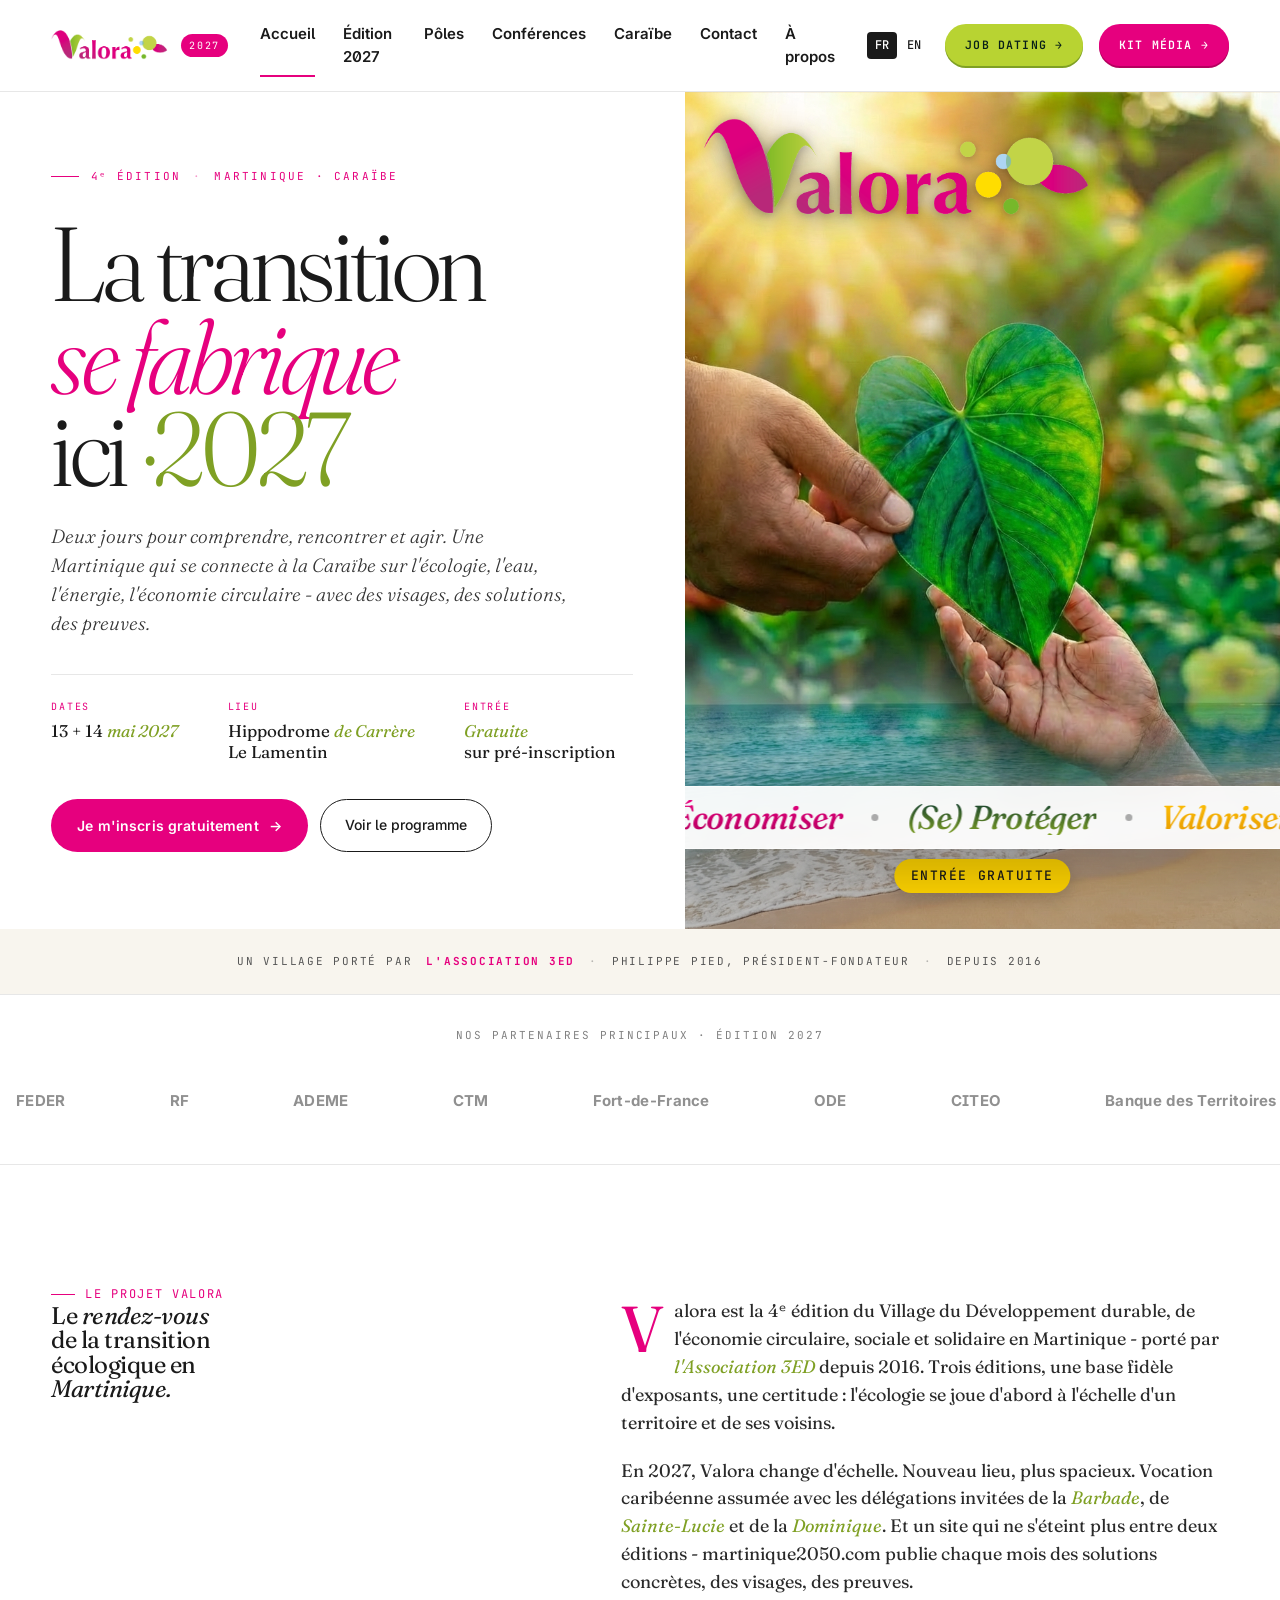
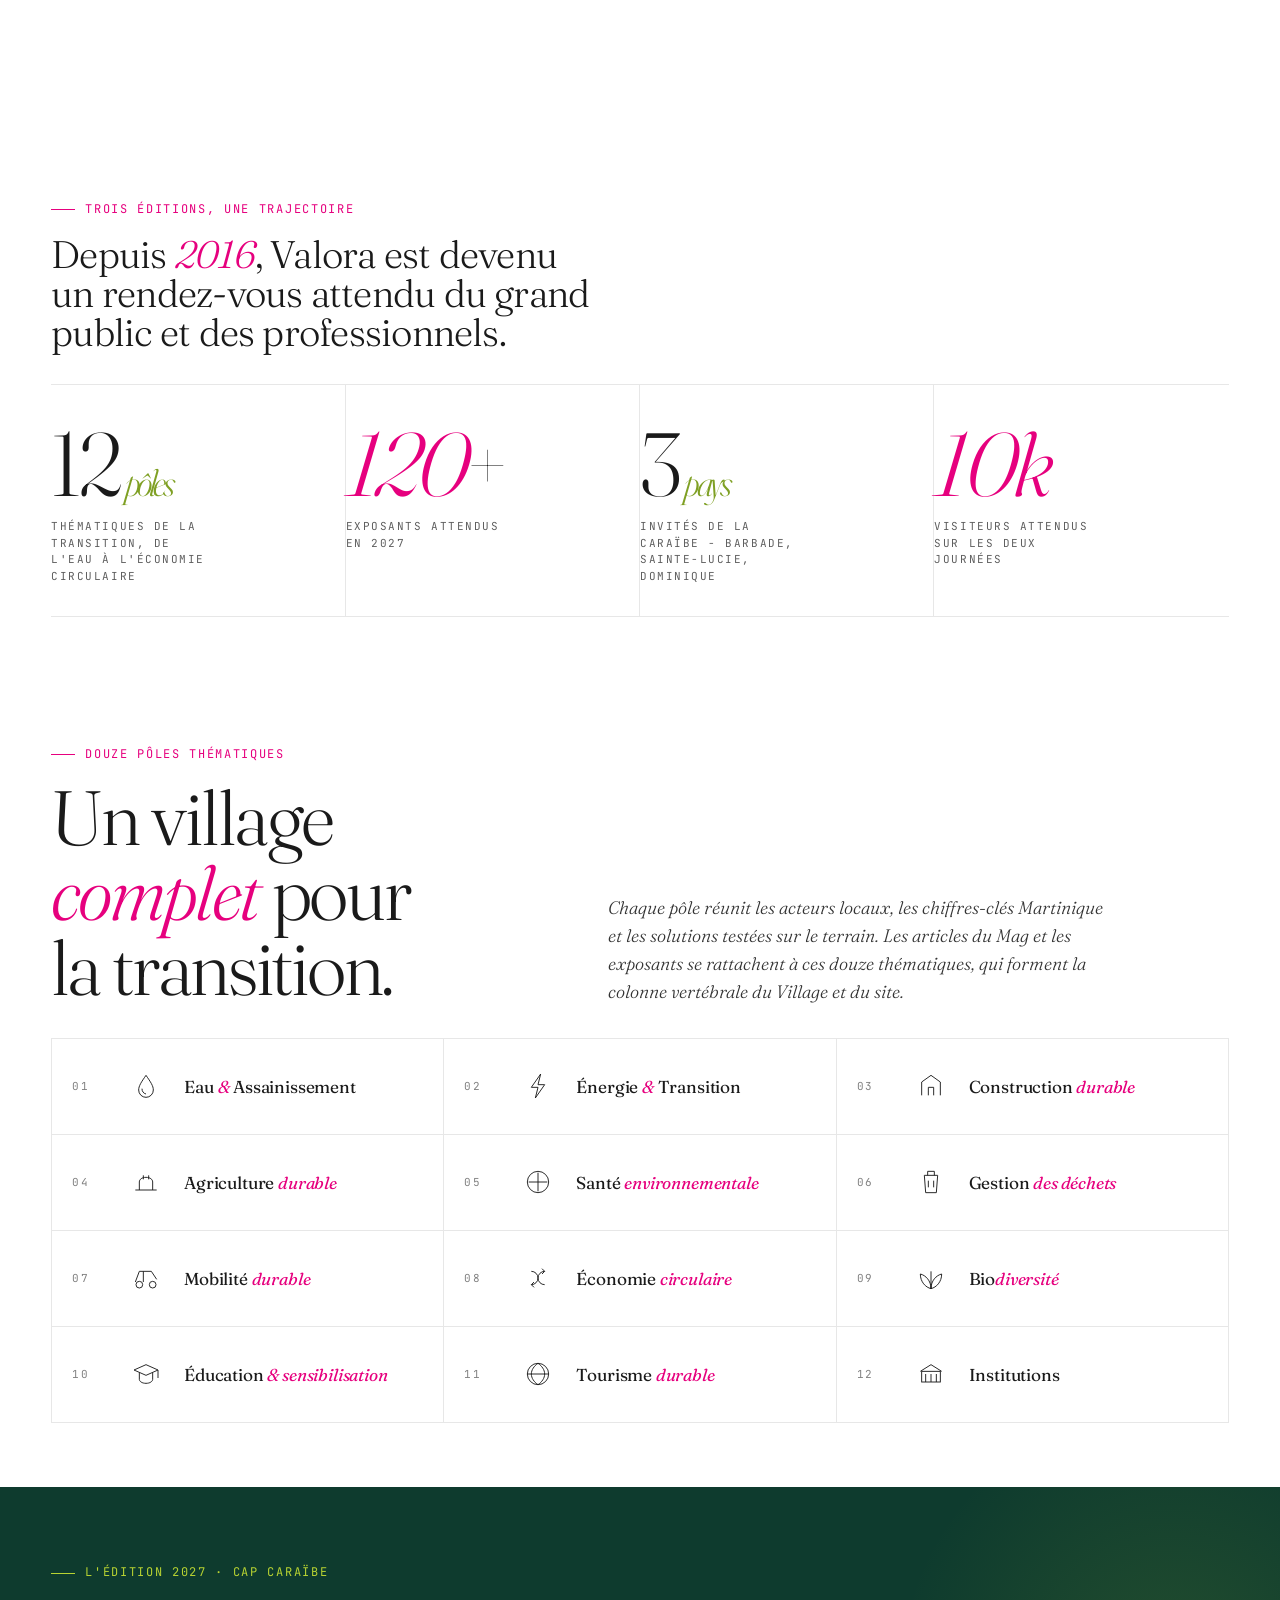
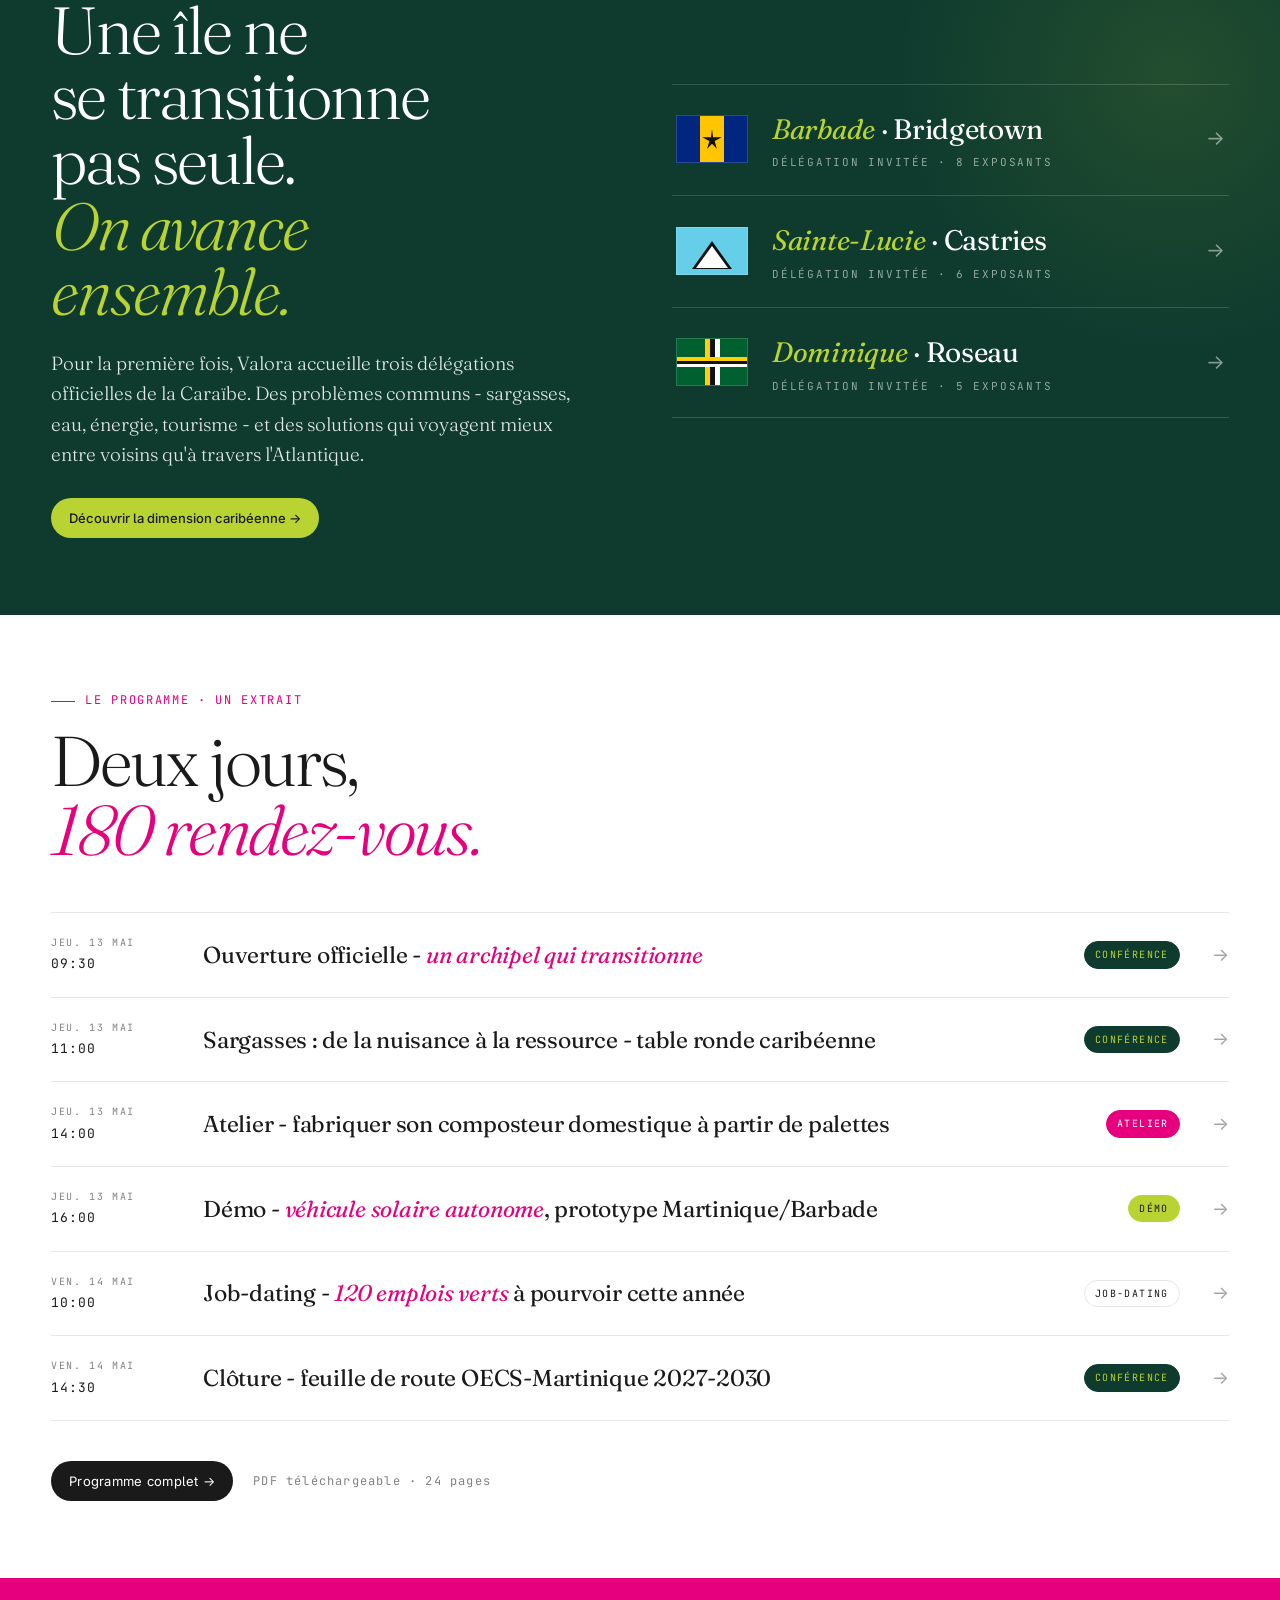
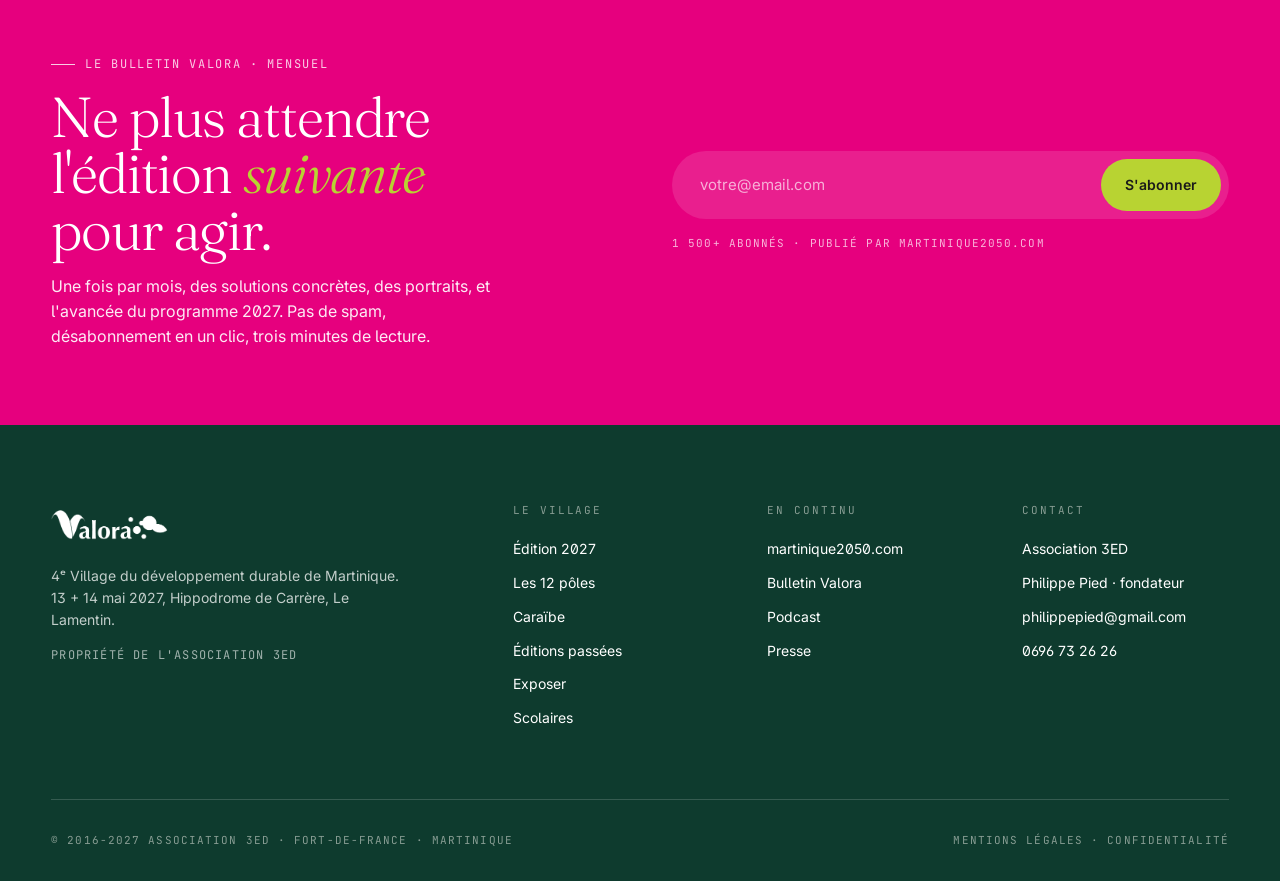
==== commit ee6902f6: "Add files via upload" ====
--- a/index.html
+++ b/index.html
@@ -3,7 +3,7 @@
 <head>
 <meta charset="utf-8" />
 <meta name="viewport" content="width=device-width, initial-scale=1" />
-<title>Valora 2027 — 4ᵉ Village du développement durable · Martinique</title>
+<title>Valora 2027 - 4ᵉ Village du développement durable · Martinique</title>
 <link rel="stylesheet" href="assets/valora.css?v=3" />
 <style>
   .hero {
@@ -97,10 +97,13 @@
   /* Valora logo in the sun area of the hero image */
   .hero-sun-logo {
     position: absolute; z-index: 3;
-    top: 6%; left: 4%;
-    width: 46%;
-    max-width: 440px;
-    filter: drop-shadow(0 4px 20px rgba(255,200,80,.4));
+    top: 2%; left: 3%;
+    width: 66%;
+    max-width: 640px;
+    filter:
+      drop-shadow(0 6px 14px rgba(0,0,0,.35))
+      drop-shadow(0 2px 4px rgba(0,0,0,.25))
+      drop-shadow(0 0 24px rgba(255,200,80,.5));
     animation: sunFloat 6s ease-in-out infinite;
   }
   @keyframes sunFloat { 50% { transform: translateY(-6px); } }
@@ -113,7 +116,99 @@
     box-shadow: 0 12px 40px rgba(0,0,0,.2);
   }
   .hero-bubble.b { bottom: 120px; right: 32px; background: #fff; color: var(--rose); font-weight: 500; }
-  .hero-bubble.c { bottom: 40px; right: 32px; background: var(--jaune); color: var(--encre); padding: 10px 18px; font-size: 14px; font-family: var(--ff-mono); font-style: normal; letter-spacing: .1em; text-transform: uppercase;}
+  .hero-bubble.c { bottom: 40px; right: 32px; background: var(--jaune); color: var(--encre); padding: 10px 18px; font-size: 14px; font-family: var(--ff-mono); font-style: normal; letter-spacing: .1em;
+    text-transform: uppercase; font-weight: 500; box-shadow: 0 8px 24px rgba(0,0,0,.15); }
+
+  /* Manifesto strip over hero — replaces the old "Valorisons ensemble" bubble */
+  .hero-manifesto-wrap {
+    position: absolute; z-index: 3;
+    bottom: 36px; left: 50%;
+    transform: translateX(-50%);
+    display: flex; flex-direction: column; align-items: center;
+    gap: 10px;
+    max-width: calc(100% - 48px);
+  }
+  .hero-manifesto {
+    display: flex; align-items: center; justify-content: center;
+    gap: clamp(14px, 2.2vw, 32px);
+    padding: 14px 32px;
+    background: rgba(255, 255, 255, 0.92);
+    backdrop-filter: blur(8px);
+    -webkit-backdrop-filter: blur(8px);
+    border-radius: 999px;
+    box-shadow: 0 20px 60px rgba(0,0,0,.25), 0 0 0 1px rgba(255,255,255,.6) inset;
+    font-family: var(--ff-serif);
+    font-size: clamp(20px, 2.6vw, 38px);
+    font-weight: 500;
+    line-height: 1;
+    letter-spacing: -0.02em;
+    white-space: nowrap;
+    color: var(--encre);
+  }
+  .hero-manifesto-tag {
+    font-family: var(--ff-mono);
+    font-size: 13px;
+    letter-spacing: .12em;
+    text-transform: uppercase;
+    color: var(--encre);
+    background: var(--jaune);
+    padding: 7px 16px;
+    border-radius: 999px;
+    box-shadow: 0 6px 18px rgba(0,0,0,.18);
+    font-weight: 500;
+  }
+  .hero-manifesto-tag em {
+    font-style: italic;
+    font-family: var(--ff-serif);
+    text-transform: none;
+    letter-spacing: 0;
+    font-size: 15px;
+    font-weight: 600;
+  }
+  .hero-manifesto .hm-word {
+    display: inline-block;
+    font-style: italic;
+    line-height: 1;
+    padding-bottom: 2px; /* gives italic descenders breathing room without taller box */
+    background: linear-gradient(180deg, var(--rose) 0%, var(--rose-deep) 100%);
+    -webkit-background-clip: text;
+    background-clip: text;
+    -webkit-text-fill-color: transparent;
+    color: transparent;
+  }
+  .hero-manifesto .hm-word:nth-child(3) {
+    background: linear-gradient(180deg, var(--canopee) 0%, var(--vert-deep) 100%);
+    -webkit-background-clip: text;
+    background-clip: text;
+    -webkit-text-fill-color: transparent;
+  }
+  .hero-manifesto .hm-word:nth-child(5) {
+    background: linear-gradient(180deg, #FFC107 0%, #E69A00 100%);
+    -webkit-background-clip: text;
+    background-clip: text;
+    -webkit-text-fill-color: transparent;
+  }
+  .hero-manifesto .hm-dot {
+    display: inline-block;
+    width: 7px; height: 7px; border-radius: 50%;
+    background: var(--encre); opacity: .35;
+    flex-shrink: 0;
+    align-self: center;
+  }
+  @media (max-width: 900px) {
+    .hero-manifesto-wrap {
+      bottom: auto; top: calc(100% + 16px);
+      position: relative; left: auto; transform: none;
+      margin: 16px auto 0;
+    }
+    .hero-manifesto {
+      white-space: normal; text-align: center;
+      flex-wrap: wrap; justify-content: center;
+      padding: 12px 18px;
+      font-size: 16px;
+    }
+    .hero-manifesto .hm-dot { width: 5px; height: 5px; }
+  } text-transform: uppercase;}
 
   @media (max-width: 900px) {
     .hero { grid-template-columns: 1fr; min-height: auto; }
@@ -145,8 +240,8 @@
   @media (max-width: 880px) { .intro-grid { grid-template-columns: 1fr; } }
 
   /* ===== STATS ===== */
-  .stats { padding: clamp(64px, 8vw, 112px) 0; background: var(--ivoire); }
-  .stats-head { margin-bottom: 48px; }
+  .stats { padding: clamp(40px, 5vw, 64px) 0; background: var(--ivoire); }
+  .stats-head { margin-bottom: 32px; }
   .stats-head h3 {
     font-family: var(--ff-serif);
     font-size: clamp(28px, 3vw, 44px); font-weight: 300;
@@ -177,8 +272,8 @@
   }
 
   /* ===== POLES ===== */
-  .poles { background: var(--sable); padding: clamp(80px, 10vw, 140px) 0; }
-  .poles-head { display: grid; grid-template-columns: 1fr 1.2fr; gap: 48px; margin-bottom: 48px; align-items: end; }
+  .poles { background: var(--sable); padding: clamp(44px, 5vw, 72px) 0; }
+  .poles-head { display: grid; grid-template-columns: 1fr 1.2fr; gap: 40px; margin-bottom: 32px; align-items: end; }
   .poles-head h2 {
     font-family: var(--ff-serif);
     font-size: clamp(44px, 6vw, 96px); font-weight: 300;
@@ -189,31 +284,33 @@
     font-family: var(--ff-serif); font-size: 18px; font-style: italic;
     font-weight: 300; max-width: 46ch; color: #333;
   }
-  .poles-grid { display: grid; grid-template-columns: repeat(4, 1fr); border-top: 1px solid var(--line); border-left: 1px solid var(--line); }
+  .poles-grid { display: grid; grid-template-columns: repeat(3, 1fr); border-top: 1px solid var(--line); border-left: 1px solid var(--line); }
   .pole {
-    aspect-ratio: 1 / 1.05;
+    min-height: 96px;
     border-right: 1px solid var(--line); border-bottom: 1px solid var(--line);
+    display: grid !important; grid-template-columns: 44px 40px 1fr auto; align-items: center; gap: 14px;
     padding: 20px; background: var(--ivoire);
     display: flex; flex-direction: column; justify-content: space-between;
     transition: all .3s; cursor: pointer; position: relative; overflow: hidden;
   }
   .pole:hover { background: var(--rose); color: #fff; }
-  .pole-num { font-family: var(--ff-mono); font-size: 11px; letter-spacing: 0.14em; opacity: .55; }
+  .pole-num { font-family: var(--ff-mono); font-size: 11px; letter-spacing: 0.14em; opacity: .55; align-self: center; }
   .pole:hover .pole-num { opacity: .9; color: var(--vert); }
-  .pole-glyph { width: 56px; height: 56px; margin: 8px 0; }
-  .pole-glyph svg { width: 100%; height: 100%; stroke: currentColor; fill: none; stroke-width: 1.2; }
+  .pole-glyph { width: 32px; height: 32px; }
+  .pole-glyph svg { width: 100%; height: 100%; stroke: currentColor; fill: none; stroke-width: 1.4; }
   .pole-name {
-    font-family: var(--ff-serif); font-size: clamp(19px, 1.8vw, 26px);
-    line-height: 1.05; letter-spacing: -0.015em; font-weight: 400;
+    font-family: var(--ff-serif); font-size: clamp(16px, 1.35vw, 20px);
+    line-height: 1.1; letter-spacing: -0.01em; font-weight: 400;
   }
   .pole-name em { font-style: italic; color: var(--rose); }
   .pole:hover .pole-name em { color: var(--vert); }
-  .pole-arrow { margin-top: 12px; opacity: 0; transform: translateX(-4px); transition: all .3s; font-size: 14px; color: var(--vert); }
+  .pole-arrow { margin-top: 0; opacity: 0; transform: translateX(-4px); transition: all .3s; font-size: 13px; color: var(--vert); }
   .pole:hover .pole-arrow { opacity: 1; transform: translateX(0); }
-  @media (max-width: 880px) { .poles-head { grid-template-columns: 1fr; } .poles-grid { grid-template-columns: repeat(2, 1fr); } }
+  @media (max-width: 880px) { .poles-head { grid-template-columns: 1fr; } .poles-grid { grid-template-columns: repeat(2, 1fr); } .pole { grid-template-columns: 36px 28px 1fr; } }
+  @media (max-width: 520px) { .poles-grid { grid-template-columns: 1fr; } }
 
   /* ===== CARIB ===== */
-  .carib { background: var(--canopee); color: #fff; padding: clamp(80px, 10vw, 140px) 0; position: relative; overflow: hidden; }
+  .carib { background: var(--canopee); color: #fff; padding: clamp(52px, 6vw, 84px) 0; position: relative; overflow: hidden; }
   .carib::before {
     content: ''; position: absolute; right: -15%; top: -15%;
     width: 600px; height: 600px;
@@ -260,7 +357,7 @@
   @media (max-width: 880px) { .carib-grid { grid-template-columns: 1fr; } }
 
   /* ===== PROG ===== */
-  .programme { background: var(--ivoire); padding: clamp(80px, 10vw, 140px) 0; }
+  .programme { background: var(--ivoire); padding: clamp(52px, 6vw, 84px) 0; }
   .programme h2 {
     font-family: var(--ff-serif);
     font-size: clamp(44px, 5.5vw, 88px); line-height: .98;
@@ -293,7 +390,7 @@
   }
 
   /* ===== NL ===== */
-  .newsletter { background: var(--rose); color: #fff; padding: clamp(64px, 8vw, 112px) 0; }
+  .newsletter { background: var(--rose); color: #fff; padding: clamp(48px, 6vw, 80px) 0; }
   .nl-grid { display: grid; grid-template-columns: 1fr 1fr; gap: 64px; align-items: center; }
   .nl-grid h3 {
     font-family: var(--ff-serif);
@@ -321,29 +418,7 @@
 </head>
 <body data-screen-label="Accueil">
 
-<nav class="nav">
-  <div class="nav-inner">
-    <a href="index.html" class="logo">
-      <img src="assets/valora-logo.png" alt="Valora" />
-      <span class="tag">2027</span>
-    </a>
-    <div class="nav-links">
-      <a href="index.html" class="active">Accueil</a>
-      <a href="edition-2027.html">Édition 2027</a>
-      <a href="pole.html?id=01">Pôles</a>
-      <a href="caraibe.html">Caraïbe</a>
-      <a href="mag.html">Le Mag</a>
-      <a href="#">À propos</a>
-    </div>
-    <div class="nav-right">
-      <div class="countdown-mini" title="13 mai 2027">
-        <span class="dot"></span><span data-countdown="hours">—</span><span style="opacity:.5;">avant Valora</span>
-      </div>
-      <div class="lang"><button class="on" data-lang="FR">FR</button><button data-lang="EN">EN</button></div>
-      <a href="pre-inscription.html" class="btn-rose">Pré-inscription →</a>
-    </div>
-  </div>
-</nav>
+<div id="nav-mount"></div>
 
 <!-- HERO -->
 <section class="hero">
@@ -355,7 +430,7 @@
       <span>Martinique · Caraïbe</span>
     </div>
     <h1>La transition<br/><em>se fabrique</em><br/>ici <span class="year">·2027</span></h1>
-    <p class="hero-sub">Deux jours pour comprendre, rencontrer et agir. Une Martinique qui se connecte à la Caraïbe sur l'écologie, l'eau, l'énergie, l'économie circulaire — avec des visages, des solutions, des preuves.</p>
+    <p class="hero-sub">Deux jours pour comprendre, rencontrer et agir. Une Martinique qui se connecte à la Caraïbe sur l'écologie, l'eau, l'énergie, l'économie circulaire - avec des visages, des solutions, des preuves.</p>
     <div class="hero-meta">
       <div><div class="k">Dates</div><div class="v">13 + 14 <em>mai 2027</em></div></div>
       <div><div class="k">Lieu</div><div class="v">Hippodrome <em>de Carrère</em><br/>Le Lamentin</div></div>
@@ -369,8 +444,16 @@
   <div class="hero-right">
     <div class="hero-img"></div>
     <img src="assets/valora-logo.png" alt="Valora" class="hero-sun-logo" />
-    <div class="hero-bubble b">« Valorisons ensemble »</div>
-    <div class="hero-bubble c">Entrée gratuite</div>
+    <div class="hero-manifesto-wrap">
+      <div class="hero-manifesto">
+        <span class="hm-word">Économiser</span>
+        <span class="hm-dot" aria-hidden="true"></span>
+        <span class="hm-word">(Se) Protéger</span>
+        <span class="hm-dot" aria-hidden="true"></span>
+        <span class="hm-word">Valoriser</span>
+      </div>
+      <div class="hero-manifesto-tag">Entrée gratuite</div>
+    </div>
   </div>
 </section>
 
@@ -401,8 +484,8 @@
         <h2>Le <em>rendez-vous</em><br/>de la transition<br/>écologique en<br/><em>Martinique.</em></h2>
       </div>
       <div class="intro-right">
-        <p>Valora est la 4ᵉ édition du Village du Développement durable, de l'économie circulaire, sociale et solidaire en Martinique — porté par <em>l'Association 3ED</em> depuis 2016. Trois éditions, une base fidèle d'exposants, une certitude : l'écologie se joue d'abord à l'échelle d'un territoire et de ses voisins.</p>
-        <p>En 2027, Valora change d'échelle. Nouveau lieu, plus spacieux. Vocation caribéenne assumée avec les délégations invitées de la <em>Barbade</em>, de <em>Sainte-Lucie</em> et de la <em>Dominique</em>. Et un site qui ne s'éteint plus entre deux éditions — martinique2050.com publie chaque mois des solutions concrètes, des visages, des preuves.</p>
+        <p>Valora est la 4ᵉ édition du Village du Développement durable, de l'économie circulaire, sociale et solidaire en Martinique - porté par <em>l'Association 3ED</em> depuis 2016. Trois éditions, une base fidèle d'exposants, une certitude : l'écologie se joue d'abord à l'échelle d'un territoire et de ses voisins.</p>
+        <p>En 2027, Valora change d'échelle. Nouveau lieu, plus spacieux. Vocation caribéenne assumée avec les délégations invitées de la <em>Barbade</em>, de <em>Sainte-Lucie</em> et de la <em>Dominique</em>. Et un site qui ne s'éteint plus entre deux éditions - martinique2050.com publie chaque mois des solutions concrètes, des visages, des preuves.</p>
       </div>
     </div>
   </div>
@@ -417,9 +500,9 @@
     </div>
     <div class="stats-grid">
       <div class="stat"><div class="num">12<span class="suf">pôles</span></div><div class="label">Thématiques de la transition, de l'eau à l'économie circulaire</div></div>
-      <div class="stat"><div class="num"><em>80</em>+</div><div class="label">Exposants attendus en 2027</div></div>
-      <div class="stat"><div class="num">3<span class="suf">pays</span></div><div class="label">Invités de la Caraïbe — Barbade, Sainte-Lucie, Dominique</div></div>
-      <div class="stat"><div class="num"><em>20k</em></div><div class="label">Visiteurs attendus sur les deux journées</div></div>
+      <div class="stat"><div class="num"><em>120</em>+</div><div class="label">Exposants attendus en 2027</div></div>
+      <div class="stat"><div class="num">3<span class="suf">pays</span></div><div class="label">Invités de la Caraïbe - Barbade, Sainte-Lucie, Dominique</div></div>
+      <div class="stat"><div class="num"><em>10k</em></div><div class="label">Visiteurs attendus sur les deux journées</div></div>
     </div>
   </div>
 </section>
@@ -435,18 +518,18 @@
       <p>Chaque pôle réunit les acteurs locaux, les chiffres-clés Martinique et les solutions testées sur le terrain. Les articles du Mag et les exposants se rattachent à ces douze thématiques, qui forment la colonne vertébrale du Village et du site.</p>
     </div>
     <div class="poles-grid">
-      <a href="pole.html?id=01" class="pole"><div><div class="pole-num">01 · Pôle</div></div><div class="pole-glyph"><svg viewBox="0 0 48 48"><path d="M24 8c-7 10-11 16-11 22a11 11 0 1 0 22 0c0-6-4-12-11-22z"/><path d="M18 28c0 4 2 7 6 8"/></svg></div><div><div class="pole-name">Eau <em>&</em> Air</div><div class="pole-arrow">Lire →</div></div></a>
-      <a href="pole.html?id=02" class="pole"><div><div class="pole-num">02 · Pôle</div></div><div class="pole-glyph"><svg viewBox="0 0 48 48"><path d="M28 6 14 26h10l-4 16 14-20H24l4-16z"/></svg></div><div><div class="pole-name">Énergie</div><div class="pole-arrow">Lire →</div></div></a>
-      <a href="pole.html?id=03" class="pole"><div><div class="pole-num">03 · Pôle</div></div><div class="pole-glyph"><svg viewBox="0 0 48 48"><path d="M24 40c0-12-8-20-16-22 0 12 8 20 16 22z"/><path d="M24 40c0-12 8-20 16-22 0 12-8 20-16 22z"/><path d="M24 40V14"/></svg></div><div><div class="pole-name">Bio<em>diversité</em></div><div class="pole-arrow">Lire →</div></div></a>
-      <a href="pole.html?id=04" class="pole"><div><div class="pole-num">04 · Pôle</div></div><div class="pole-glyph"><svg viewBox="0 0 48 48"><path d="M8 36h32"/><path d="M14 36V24c0-4 4-7 10-7s10 3 10 7v12"/><path d="M20 20v-6M28 20v-6"/></svg></div><div><div class="pole-name">Agriculture <em>durable</em></div><div class="pole-arrow">Lire →</div></div></a>
-      <a href="pole.html?id=05" class="pole"><div><div class="pole-num">05 · Pôle</div></div><div class="pole-glyph"><svg viewBox="0 0 48 48"><path d="M10 38V18l14-10 14 10v20"/><path d="M20 38V26h8v12"/></svg></div><div><div class="pole-name">Patrimoine</div><div class="pole-arrow">Lire →</div></div></a>
-      <a href="pole.html?id=06" class="pole"><div><div class="pole-num">06 · Pôle</div></div><div class="pole-glyph"><svg viewBox="0 0 48 48"><circle cx="14" cy="34" r="5"/><circle cx="34" cy="34" r="5"/><path d="M8 30l6-16h18l8 12"/><path d="M20 14v16"/></svg></div><div><div class="pole-name">Mobilité</div><div class="pole-arrow">Lire →</div></div></a>
-      <a href="pole.html?id=07" class="pole"><div><div class="pole-num">07 · Pôle</div></div><div class="pole-glyph"><svg viewBox="0 0 48 48"><path d="M14 14h20l-2 26H16z"/><path d="M19 14V8h10v6"/><path d="M20 22v10M28 22v10"/></svg></div><div><div class="pole-name">Déchets</div><div class="pole-arrow">Lire →</div></div></a>
-      <a href="pole.html?id=08" class="pole"><div><div class="pole-num">08 · Pôle</div></div><div class="pole-glyph"><svg viewBox="0 0 48 48"><circle cx="24" cy="24" r="16"/><path d="M8 24h32M24 8c6 4 10 10 10 16s-4 12-10 16c-6-4-10-10-10-16s4-12 10-16z"/></svg></div><div><div class="pole-name">Tourisme <em>durable</em></div><div class="pole-arrow">Lire →</div></div></a>
-      <a href="pole.html?id=09" class="pole"><div><div class="pole-num">09 · Pôle</div></div><div class="pole-glyph"><svg viewBox="0 0 48 48"><path d="M24 8l16 28H8z"/><path d="M24 20v10M24 32v1"/></svg></div><div><div class="pole-name">Risques <em>& sargasses</em></div><div class="pole-arrow">Lire →</div></div></a>
-      <a href="pole.html?id=10" class="pole"><div><div class="pole-num">10 · Pôle</div></div><div class="pole-glyph"><svg viewBox="0 0 48 48"><path d="M34 14a10 10 0 1 0 0 20"/><path d="M14 34a10 10 0 1 0 0-20"/><path d="M34 14l-4-4M34 14l-4 4M14 34l4 4M14 34l4-4"/></svg></div><div><div class="pole-name">Économie <em>circulaire</em></div><div class="pole-arrow">Lire →</div></div></a>
-      <a href="pole.html?id=11" class="pole"><div><div class="pole-num">11 · Pôle</div></div><div class="pole-glyph"><svg viewBox="0 0 48 48"><path d="M6 18l18-8 18 8-18 8z"/><path d="M14 22v10c0 3 4 6 10 6s10-3 10-6V22"/><path d="M42 18v12"/></svg></div><div><div class="pole-name">Éducation <em>& formation</em></div><div class="pole-arrow">Lire →</div></div></a>
-      <a href="pole.html?id=12" class="pole"><div><div class="pole-num">12 · Pôle</div></div><div class="pole-glyph"><svg viewBox="0 0 48 48"><circle cx="24" cy="24" r="6"/><path d="M24 4v6M24 38v6M4 24h6M38 24h6M10 10l4 4M34 34l4 4M10 38l4-4M34 14l4-4"/></svg></div><div><div class="pole-name">Climat</div><div class="pole-arrow">Lire →</div></div></a>
+      <a href="pole.html?id=01" class="pole"><div class="pole-num">01</div><div class="pole-glyph"><svg viewBox="0 0 48 48"><path d="M24 8c-7 10-11 16-11 22a11 11 0 1 0 22 0c0-6-4-12-11-22z"/><path d="M18 28c0 4 2 7 6 8"/></svg></div><div class="pole-name">Eau <em>&</em> Assainissement</div><div class="pole-arrow">→</div></a>
+      <a href="pole.html?id=02" class="pole"><div class="pole-num">02</div><div class="pole-glyph"><svg viewBox="0 0 48 48"><path d="M28 6 14 26h10l-4 16 14-20H24l4-16z"/></svg></div><div class="pole-name">Énergie <em>&</em> Transition</div><div class="pole-arrow">→</div></a>
+      <a href="pole.html?id=03" class="pole"><div class="pole-num">03</div><div class="pole-glyph"><svg viewBox="0 0 48 48"><path d="M10 38V18l14-10 14 10v20"/><path d="M20 38V26h8v12"/></svg></div><div class="pole-name">Construction <em>durable</em></div><div class="pole-arrow">→</div></a>
+      <a href="pole.html?id=04" class="pole"><div class="pole-num">04</div><div class="pole-glyph"><svg viewBox="0 0 48 48"><path d="M8 36h32"/><path d="M14 36V24c0-4 4-7 10-7s10 3 10 7v12"/><path d="M20 20v-6M28 20v-6"/></svg></div><div class="pole-name">Agriculture <em>durable</em></div><div class="pole-arrow">→</div></a>
+      <a href="pole.html?id=05" class="pole"><div class="pole-num">05</div><div class="pole-glyph"><svg viewBox="0 0 48 48"><circle cx="24" cy="24" r="16"/><path d="M24 10v28M10 24h28"/></svg></div><div class="pole-name">Santé <em>environnementale</em></div><div class="pole-arrow">→</div></a>
+      <a href="pole.html?id=06" class="pole"><div class="pole-num">06</div><div class="pole-glyph"><svg viewBox="0 0 48 48"><path d="M14 14h20l-2 26H16z"/><path d="M19 14V8h10v6"/><path d="M20 22v10M28 22v10"/></svg></div><div class="pole-name">Gestion <em>des déchets</em></div><div class="pole-arrow">→</div></a>
+      <a href="pole.html?id=07" class="pole"><div class="pole-num">07</div><div class="pole-glyph"><svg viewBox="0 0 48 48"><circle cx="14" cy="34" r="5"/><circle cx="34" cy="34" r="5"/><path d="M8 30l6-16h18l8 12"/><path d="M20 14v16"/></svg></div><div class="pole-name">Mobilité <em>durable</em></div><div class="pole-arrow">→</div></a>
+      <a href="pole.html?id=08" class="pole"><div class="pole-num">08</div><div class="pole-glyph"><svg viewBox="0 0 48 48"><path d="M34 14a10 10 0 1 0 0 20"/><path d="M14 34a10 10 0 1 0 0-20"/><path d="M34 14l-4-4M34 14l-4 4M14 34l4 4M14 34l4-4"/></svg></div><div class="pole-name">Économie <em>circulaire</em></div><div class="pole-arrow">→</div></a>
+      <a href="pole.html?id=09" class="pole"><div class="pole-num">09</div><div class="pole-glyph"><svg viewBox="0 0 48 48"><path d="M24 40c0-12-8-20-16-22 0 12 8 20 16 22z"/><path d="M24 40c0-12 8-20 16-22 0 12-8 20-16 22z"/><path d="M24 40V14"/></svg></div><div class="pole-name">Bio<em>diversité</em></div><div class="pole-arrow">→</div></a>
+      <a href="pole.html?id=10" class="pole"><div class="pole-num">10</div><div class="pole-glyph"><svg viewBox="0 0 48 48"><path d="M6 18l18-8 18 8-18 8z"/><path d="M14 22v10c0 3 4 6 10 6s10-3 10-6V22"/><path d="M42 18v12"/></svg></div><div class="pole-name">Éducation <em>& sensibilisation</em></div><div class="pole-arrow">→</div></a>
+      <a href="pole.html?id=11" class="pole"><div class="pole-num">11</div><div class="pole-glyph"><svg viewBox="0 0 48 48"><circle cx="24" cy="24" r="16"/><path d="M8 24h32M24 8c6 4 10 10 10 16s-4 12-10 16c-6-4-10-10-10-16s4-12 10-16z"/></svg></div><div class="pole-name">Tourisme <em>durable</em></div><div class="pole-arrow">→</div></a>
+      <a href="pole.html?id=12" class="pole"><div class="pole-num">12</div><div class="pole-glyph"><svg viewBox="0 0 48 48"><rect x="10" y="20" width="28" height="16"/><path d="M8 20l16-10 16 10"/><path d="M16 36V24M24 36V24M32 36V24"/></svg></div><div class="pole-name">Institutions</div><div class="pole-arrow">→</div></a>
     </div>
   </div>
 </section>
@@ -458,7 +541,7 @@
       <div>
         <div class="eyebrow"><span class="bar"></span>L'édition 2027 · Cap Caraïbe</div>
         <h2>Une île ne<br/>se transitionne<br/>pas seule.<br/><em>On avance<br/>ensemble.</em></h2>
-        <p>Pour la première fois, Valora accueille trois délégations officielles de la Caraïbe. Des problèmes communs — sargasses, eau, énergie, tourisme — et des solutions qui voyagent mieux entre voisins qu'à travers l'Atlantique.</p>
+        <p>Pour la première fois, Valora accueille trois délégations officielles de la Caraïbe. Des problèmes communs - sargasses, eau, énergie, tourisme - et des solutions qui voyagent mieux entre voisins qu'à travers l'Atlantique.</p>
         <a href="caraibe.html" class="btn-lime" style="margin-top:28px; background: var(--vert); color: var(--encre);">Découvrir la dimension caribéenne →</a>
       </div>
       <div class="delegations">
@@ -475,12 +558,12 @@
   <div class="wrap">
     <div class="eyebrow"><span class="bar"></span>Le programme · Un extrait</div>
     <h2>Deux jours,<br/><em>180 rendez-vous.</em></h2>
-    <a href="edition-2027.html" class="prog-row"><div class="prog-time"><span class="day">Jeu. 13 mai</span>09:30</div><div class="prog-title">Ouverture officielle — <em>un archipel qui transitionne</em></div><div class="prog-tag conf">Conférence</div><div class="prog-arrow">→</div></a>
-    <a href="edition-2027.html" class="prog-row"><div class="prog-time"><span class="day">Jeu. 13 mai</span>11:00</div><div class="prog-title">Sargasses : de la nuisance à la ressource — table ronde caribéenne</div><div class="prog-tag conf">Conférence</div><div class="prog-arrow">→</div></a>
-    <a href="edition-2027.html" class="prog-row"><div class="prog-time"><span class="day">Jeu. 13 mai</span>14:00</div><div class="prog-title">Atelier — fabriquer son composteur domestique à partir de palettes</div><div class="prog-tag atelier">Atelier</div><div class="prog-arrow">→</div></a>
-    <a href="edition-2027.html" class="prog-row"><div class="prog-time"><span class="day">Jeu. 13 mai</span>16:00</div><div class="prog-title">Démo — <em>véhicule solaire autonome</em>, prototype Martinique/Barbade</div><div class="prog-tag demo">Démo</div><div class="prog-arrow">→</div></a>
-    <a href="edition-2027.html" class="prog-row"><div class="prog-time"><span class="day">Ven. 14 mai</span>10:00</div><div class="prog-title">Job-dating — <em>120 emplois verts</em> à pourvoir cette année</div><div class="prog-tag job">Job-dating</div><div class="prog-arrow">→</div></a>
-    <a href="edition-2027.html" class="prog-row"><div class="prog-time"><span class="day">Ven. 14 mai</span>14:30</div><div class="prog-title">Clôture — feuille de route OECS-Martinique 2027-2030</div><div class="prog-tag conf">Conférence</div><div class="prog-arrow">→</div></a>
+    <a href="edition-2027.html" class="prog-row"><div class="prog-time"><span class="day">Jeu. 13 mai</span>09:30</div><div class="prog-title">Ouverture officielle - <em>un archipel qui transitionne</em></div><div class="prog-tag conf">Conférence</div><div class="prog-arrow">→</div></a>
+    <a href="edition-2027.html" class="prog-row"><div class="prog-time"><span class="day">Jeu. 13 mai</span>11:00</div><div class="prog-title">Sargasses : de la nuisance à la ressource - table ronde caribéenne</div><div class="prog-tag conf">Conférence</div><div class="prog-arrow">→</div></a>
+    <a href="edition-2027.html" class="prog-row"><div class="prog-time"><span class="day">Jeu. 13 mai</span>14:00</div><div class="prog-title">Atelier - fabriquer son composteur domestique à partir de palettes</div><div class="prog-tag atelier">Atelier</div><div class="prog-arrow">→</div></a>
+    <a href="edition-2027.html" class="prog-row"><div class="prog-time"><span class="day">Jeu. 13 mai</span>16:00</div><div class="prog-title">Démo - <em>véhicule solaire autonome</em>, prototype Martinique/Barbade</div><div class="prog-tag demo">Démo</div><div class="prog-arrow">→</div></a>
+    <a href="edition-2027.html" class="prog-row"><div class="prog-time"><span class="day">Ven. 14 mai</span>10:00</div><div class="prog-title">Job-dating - <em>120 emplois verts</em> à pourvoir cette année</div><div class="prog-tag job">Job-dating</div><div class="prog-arrow">→</div></a>
+    <a href="edition-2027.html" class="prog-row"><div class="prog-time"><span class="day">Ven. 14 mai</span>14:30</div><div class="prog-title">Clôture - feuille de route OECS-Martinique 2027-2030</div><div class="prog-tag conf">Conférence</div><div class="prog-arrow">→</div></a>
     <div class="prog-more">
       <a href="edition-2027.html" class="btn-primary">Programme complet →</a>
       <span style="font-family:var(--ff-mono); font-size:12px; opacity:.55; letter-spacing:.1em;">PDF téléchargeable · 24 pages</span>
@@ -518,17 +601,18 @@
         <p style="opacity:.6; font-size:12px; margin-top:16px; font-family: var(--ff-mono); letter-spacing: .1em; text-transform: uppercase;">Propriété de l'Association 3ED</p>
       </div>
       <div><h4>Le Village</h4><ul><li><a href="edition-2027.html">Édition 2027</a></li><li><a href="#">Les 12 pôles</a></li><li><a href="caraibe.html">Caraïbe</a></li><li><a href="#">Éditions passées</a></li><li><a href="#">Exposer</a></li><li><a href="#">Scolaires</a></li></ul></div>
-      <div><h4>En continu</h4><ul><li><a href="mag.html">Le Mag</a></li><li><a href="#">Bulletin Valora</a></li><li><a href="#">Podcast</a></li><li><a href="#">Presse</a></li><li><a href="#">martinique2050.com</a></li></ul></div>
+      <div><h4>En continu</h4><ul><li><a href="mag.html">martinique2050.com</a></li><li><a href="#">Bulletin Valora</a></li><li><a href="#">Podcast</a></li><li><a href="#">Presse</a></li></ul></div>
       <div><h4>Contact</h4><ul><li>Association 3ED</li><li>Philippe Pied · fondateur</li><li><a href="mailto:philippepied@gmail.com">philippepied@gmail.com</a></li><li>0696 73 26 26</li></ul></div>
     </div>
     <div class="footer-bottom">
-      <span>© 2016–2027 Association 3ED · Fort-de-France · Martinique</span>
+      <span>© 2016-2027 Association 3ED · Fort-de-France · Martinique</span>
       <span>Mentions légales · Confidentialité</span>
     </div>
   </div>
 </footer>
 
-<script src="assets/valora-shared.js"></script>
+<script src="assets/valora-shared.js?v=3"></script>
+<script src="assets/valora-nav.js?v=3"></script>
 <script>
 // Marquee mount
 const mq = document.getElementById('marquee');
--- a/assets/valora.css
+++ b/assets/valora.css
@@ -0,0 +1,382 @@
+/* VALORA 2027 - Design system */
+@import url('https://fonts.googleapis.com/css2?family=Fraunces:ital,opsz,wght@0,9..144,300..900;1,9..144,300..900&family=Inter:wght@300..700&family=JetBrains+Mono:wght@400;500&display=swap');
+
+:root {
+  /* Palette VALORA - alignée sur le logo officiel (rose magenta + vert lime) */
+  --rose: #E6007E;           /* Rose Valora - signature */
+  --rose-deep: #B5005F;
+  --rose-soft: #FFE8F3;
+  --vert: #B8D332;           /* Vert lime Valora */
+  --vert-deep: #7FA024;
+  --jaune: #FFD400;          /* Jaune bulle du logo */
+  --bleu-ciel: #B7D8E8;      /* Bleu bulle du logo */
+  --canopee: #0E3B2E;        /* Vert profond - accents seulement */
+  --canopee-deep: #082018;
+  --sable: #FFFFFF;          /* Fond principal - blanc */
+  --sable-warm: #F8F5EE;
+  --lime: var(--vert);       /* alias pour les anciens appels */
+  --cuivre: var(--rose);     /* alias */
+  --cuivre-deep: var(--rose-deep);
+  --ivoire: #FFFFFF;
+  --encre: #1A1A1A;
+  --line: rgba(26, 26, 26, 0.10);
+  --line-dark: rgba(255, 255, 255, 0.16);
+
+  --ff-serif: 'Fraunces', ui-serif, Georgia, serif;
+  --ff-sans: 'Inter', ui-sans-serif, system-ui, sans-serif;
+  --ff-mono: 'JetBrains Mono', ui-monospace, monospace;
+
+  --max: 1440px;
+  --pad: clamp(20px, 4vw, 56px);
+}
+
+* { box-sizing: border-box; margin: 0; padding: 0; }
+html { scroll-behavior: smooth; }
+body {
+  font-family: var(--ff-sans);
+  font-size: 16px;
+  line-height: 1.55;
+  color: var(--encre);
+  background: var(--sable);
+  font-feature-settings: 'ss01', 'ss02';
+  -webkit-font-smoothing: antialiased;
+  text-rendering: optimizeLegibility;
+}
+img { max-width: 100%; display: block; }
+a { color: inherit; text-decoration: none; }
+button { font: inherit; cursor: pointer; border: none; background: none; color: inherit; }
+input, textarea, select { font: inherit; color: inherit; }
+
+/* ---------- Nav ---------- */
+.nav {
+  position: sticky; top: 0; z-index: 100;
+  background: rgba(255, 255, 255, 0.96);
+  backdrop-filter: blur(14px);
+  -webkit-backdrop-filter: blur(14px);
+  border-bottom: 1px solid var(--line);
+}
+.nav-inner {
+  max-width: var(--max); margin: 0 auto;
+  padding: 14px var(--pad);
+  display: grid; grid-template-columns: auto 1fr auto;
+  align-items: center; gap: 32px;
+}
+.logo {
+  display: flex; align-items: center; gap: 12px;
+  height: 40px;
+}
+.logo img { height: 36px; width: auto; display: block; }
+.logo .tag {
+  font-family: var(--ff-mono); font-size: 10px;
+  letter-spacing: 0.18em; text-transform: uppercase;
+  padding: 4px 8px; border-radius: 999px;
+  background: var(--rose); color: #fff;
+}
+.nav-links {
+  display: flex; gap: 28px;
+  font-size: 15px;
+  font-weight: 600;
+  justify-content: center;
+  color: var(--encre);
+}
+.nav-links a {
+  padding: 8px 0;
+  position: relative;
+  transition: color .2s;
+  color: var(--encre);
+  letter-spacing: 0;
+}
+.nav-links a.nav-ext {
+  color: var(--encre);
+  font-weight: 500;
+  opacity: .75;
+}
+.nav-links a.nav-ext .ext-arrow { font-size: 11px; opacity: .6; margin-left: 2px; }
+.nav-links a.nav-ext:hover { opacity: 1; color: var(--rose); }
+.nav-links a:hover { color: var(--rose); }
+.nav-links a.active::after {
+  content: ''; position: absolute; left: 0; right: 0; bottom: 0;
+  height: 2px; background: var(--rose);
+}
+.nav-right { display: flex; align-items: center; gap: 16px; font-size: 14px; color: var(--encre); }
+.nav-right .countdown-mini { color: var(--encre); font-weight: 500; }
+.nav-right .lang button { color: var(--encre); font-weight: 500; }
+.lang { display: flex; gap: 2px; font-family: var(--ff-mono); font-size: 12px; }
+.lang button {
+  padding: 4px 8px; border-radius: 4px;
+  transition: all .2s;
+  cursor: pointer;
+  background: transparent; border: none;
+  color: inherit; font: inherit;
+}
+.lang button:hover { background: rgba(0,0,0,.06); }
+.lang button.on { background: var(--encre); color: var(--ivoire); }
+.lang button.on:hover { background: var(--encre); }
+
+/* Toast (FR/EN feedback, future use) */
+.valora-toast {
+  position: fixed; left: 50%; bottom: 32px;
+  transform: translateX(-50%) translateY(20px);
+  background: var(--encre); color: var(--ivoire);
+  font-family: var(--ff-mono); font-size: 12px;
+  letter-spacing: 0.08em; text-transform: uppercase;
+  padding: 12px 20px; border-radius: 999px;
+  box-shadow: 0 8px 24px rgba(0,0,0,.2);
+  opacity: 0; pointer-events: none;
+  transition: opacity .25s, transform .25s;
+  z-index: 9999;
+}
+.valora-toast.show {
+  opacity: 1; transform: translateX(-50%) translateY(0);
+}
+.countdown-mini {
+  display: flex; align-items: center; gap: 8px;
+  font-family: var(--ff-mono); font-size: 12px;
+  padding: 6px 12px;
+  border: 1px solid var(--line);
+  border-radius: 999px;
+  background: var(--ivoire);
+}
+.countdown-mini .dot {
+  width: 6px; height: 6px; border-radius: 50%;
+  background: var(--cuivre); animation: pulse 2s infinite;
+}
+@keyframes pulse { 50% { opacity: .4; } }
+.btn-primary {
+  background: var(--encre); color: var(--ivoire);
+  padding: 10px 18px; border-radius: 999px;
+  font-size: 13px; letter-spacing: 0.02em;
+  transition: all .2s;
+  display: inline-flex; align-items: center; gap: 8px;
+}
+.btn-primary:hover { background: var(--cuivre); transform: translateY(-1px); }
+.btn-lime {
+  background: var(--lime); color: var(--encre);
+  padding: 10px 18px; border-radius: 999px;
+  font-size: 13px; font-weight: 500;
+  transition: all .2s;
+  display: inline-flex; align-items: center; gap: 8px;
+}
+.btn-lime:hover { transform: translateY(-1px); box-shadow: 0 8px 20px rgba(184,211,50,.4); }
+.btn-rose {
+  background: var(--rose); color: #fff;
+  padding: 10px 18px; border-radius: 999px;
+  font-size: 13px; font-weight: 500;
+  transition: all .2s;
+  display: inline-flex; align-items: center; gap: 8px;
+}
+.btn-rose:hover { background: var(--rose-deep); transform: translateY(-1px); }
+
+/* EXPOSEZ AU VILLAGE - bouton vert signature */
+.btn-expose {
+  background: var(--vert);
+  color: var(--canopee-deep);
+  padding: 12px 20px;
+  border-radius: 999px;
+  font-family: var(--ff-mono);
+  font-size: 11.5px;
+  font-weight: 600;
+  letter-spacing: 0.1em;
+  text-transform: uppercase;
+  transition: all .2s;
+  display: inline-flex; align-items: center; gap: 8px;
+  box-shadow: 0 2px 0 var(--vert-deep);
+}
+.btn-expose:hover {
+  background: var(--vert-deep);
+  color: #fff;
+  transform: translateY(-1px);
+  box-shadow: 0 4px 14px rgba(184,211,50,.5);
+}
+
+/* Rose variant (Kit média) */
+.btn-expose-rose {
+  background: var(--rose);
+  color: #fff;
+  box-shadow: 0 2px 0 var(--rose-deep);
+}
+.btn-expose-rose:hover {
+  background: var(--rose-deep);
+  color: #fff;
+  box-shadow: 0 4px 14px rgba(230,0,126,.45);
+}
+
+/* Mobile */
+@media (max-width: 1100px) {
+  .nav-links { gap: 18px; font-size: 13.5px; }
+  .nav-right { gap: 10px; }
+}
+@media (max-width: 960px) {
+  .nav-links { gap: 14px; font-size: 13px; }
+}
+@media (max-width: 880px) {
+  .nav-inner { grid-template-columns: auto auto; gap: 12px; }
+  .nav-links { display: none; }
+}
+
+/* ---------- Typography ---------- */
+.serif { font-family: var(--ff-serif); }
+.mono { font-family: var(--ff-mono); }
+.italic { font-style: italic; }
+
+.eyebrow {
+  font-family: var(--ff-mono);
+  font-size: 12px;
+  letter-spacing: 0.14em;
+  text-transform: uppercase;
+  color: var(--cuivre);
+}
+.eyebrow .bar {
+  display: inline-block; width: 24px; height: 1px;
+  background: var(--cuivre);
+  vertical-align: middle; margin-right: 10px;
+}
+
+h1, h2, h3, h4 {
+  font-family: var(--ff-serif);
+  font-weight: 400;
+  letter-spacing: -0.02em;
+  line-height: 1.02;
+  text-wrap: balance;
+}
+.h-display {
+  font-size: clamp(56px, 9vw, 128px);
+  font-variation-settings: 'opsz' 144, 'SOFT' 30;
+  line-height: .95;
+}
+.h-xl { font-size: clamp(44px, 6vw, 88px); line-height: 1; }
+.h-l  { font-size: clamp(32px, 4vw, 56px); }
+.h-m  { font-size: clamp(24px, 2.4vw, 36px); }
+
+.lead {
+  font-family: var(--ff-serif);
+  font-size: clamp(18px, 1.5vw, 22px);
+  line-height: 1.5;
+  font-weight: 400;
+  max-width: 60ch;
+  text-wrap: pretty;
+}
+
+/* ---------- Layout ---------- */
+.wrap { max-width: var(--max); margin: 0 auto; padding: 0 var(--pad); }
+.section { padding: clamp(64px, 9vw, 140px) 0; }
+
+/* ---------- Placeholders ---------- */
+.ph {
+  background:
+    repeating-linear-gradient(45deg,
+      rgba(184, 86, 58, .08) 0 12px,
+      transparent 12px 24px),
+    var(--sable-warm);
+  border: 1px solid var(--line);
+  position: relative;
+  display: flex; align-items: center; justify-content: center;
+  font-family: var(--ff-mono); font-size: 11px; letter-spacing: 0.1em;
+  text-transform: uppercase;
+  color: var(--cuivre-deep);
+  text-align: center;
+  padding: 16px;
+}
+.ph.dark {
+  background:
+    repeating-linear-gradient(45deg,
+      rgba(212, 255, 75, .08) 0 12px,
+      transparent 12px 24px),
+    var(--canopee-deep);
+  color: var(--lime);
+  border-color: var(--line-dark);
+}
+
+/* ---------- Partner marquee ---------- */
+.partners {
+  overflow: hidden;
+  border-top: 1px solid var(--line);
+  border-bottom: 1px solid var(--line);
+  background: var(--ivoire);
+  padding: 32px 0;
+}
+.partners-eyebrow {
+  text-align: center; margin-bottom: 24px;
+  font-family: var(--ff-mono); font-size: 11px; letter-spacing: 0.18em;
+  text-transform: uppercase; color: var(--encre); opacity: .55;
+}
+.marquee {
+  display: flex; gap: 72px; align-items: center;
+  animation: marquee 60s linear infinite;
+  width: max-content;
+}
+.marquee:hover { animation-play-state: paused; }
+@keyframes marquee { to { transform: translateX(-50%); } }
+.logo-chip {
+  flex: 0 0 auto;
+  display: flex; align-items: center; justify-content: center;
+  height: 64px; padding: 0 10px;
+  filter: grayscale(1);
+  opacity: .65;
+  transition: all .35s ease;
+}
+.logo-chip:hover { filter: grayscale(0); opacity: 1; transform: scale(1.06); }
+.logo-chip:hover .nm { color: var(--hc, var(--encre)); }
+.logo-chip svg { height: 64px; width: 200px; display: block; }
+.logo-chip .nm {
+  font-family: var(--ff-sans); font-weight: 700;
+  font-size: 15px; letter-spacing: 0.02em;
+  color: #555;
+  transition: color .3s;
+  white-space: nowrap;
+  padding: 10px 6px;
+  white-space: nowrap;
+}
+
+/* ---------- Footer ---------- */
+.footer {
+  background: var(--canopee);
+  color: var(--ivoire);
+  padding: 80px 0 32px;
+  margin-top: 0;
+}
+.footer .logo img { filter: brightness(0) invert(1); }
+.footer h4 {
+  font-family: var(--ff-mono); font-size: 11px;
+  letter-spacing: 0.18em; text-transform: uppercase;
+  color: rgba(255, 253, 248, .5); margin-bottom: 16px;
+  font-weight: 400;
+}
+.footer-grid {
+  display: grid; grid-template-columns: 2fr 1fr 1fr 1fr;
+  gap: 48px;
+  padding-bottom: 64px;
+  border-bottom: 1px solid var(--line-dark);
+}
+.footer-grid .serif {
+  font-size: clamp(28px, 3vw, 40px);
+  line-height: 1.1;
+  letter-spacing: -0.02em;
+  margin-bottom: 16px;
+}
+.footer-grid ul { list-style: none; }
+.footer-grid li { padding: 6px 0; font-size: 14px; }
+.footer-grid a:hover { color: var(--lime); }
+.footer-bottom {
+  display: flex; justify-content: space-between; align-items: center;
+  padding-top: 32px;
+  font-family: var(--ff-mono); font-size: 11px;
+  letter-spacing: 0.1em; text-transform: uppercase;
+  color: rgba(255, 253, 248, .5);
+}
+@media (max-width: 880px) {
+  .footer-grid { grid-template-columns: 1fr 1fr; }
+}
+
+/* ---------- Utility animations ---------- */
+.fade-up {
+  opacity: 0; transform: translateY(12px);
+  transition: opacity .8s ease, transform .8s ease;
+}
+.fade-up.in { opacity: 1; transform: translateY(0); }
+
+/* Scroll reveal */
+.reveal-section > * { transition: opacity .8s, transform .8s; }
+
+/* selection */
+::selection { background: var(--lime); color: var(--encre); }
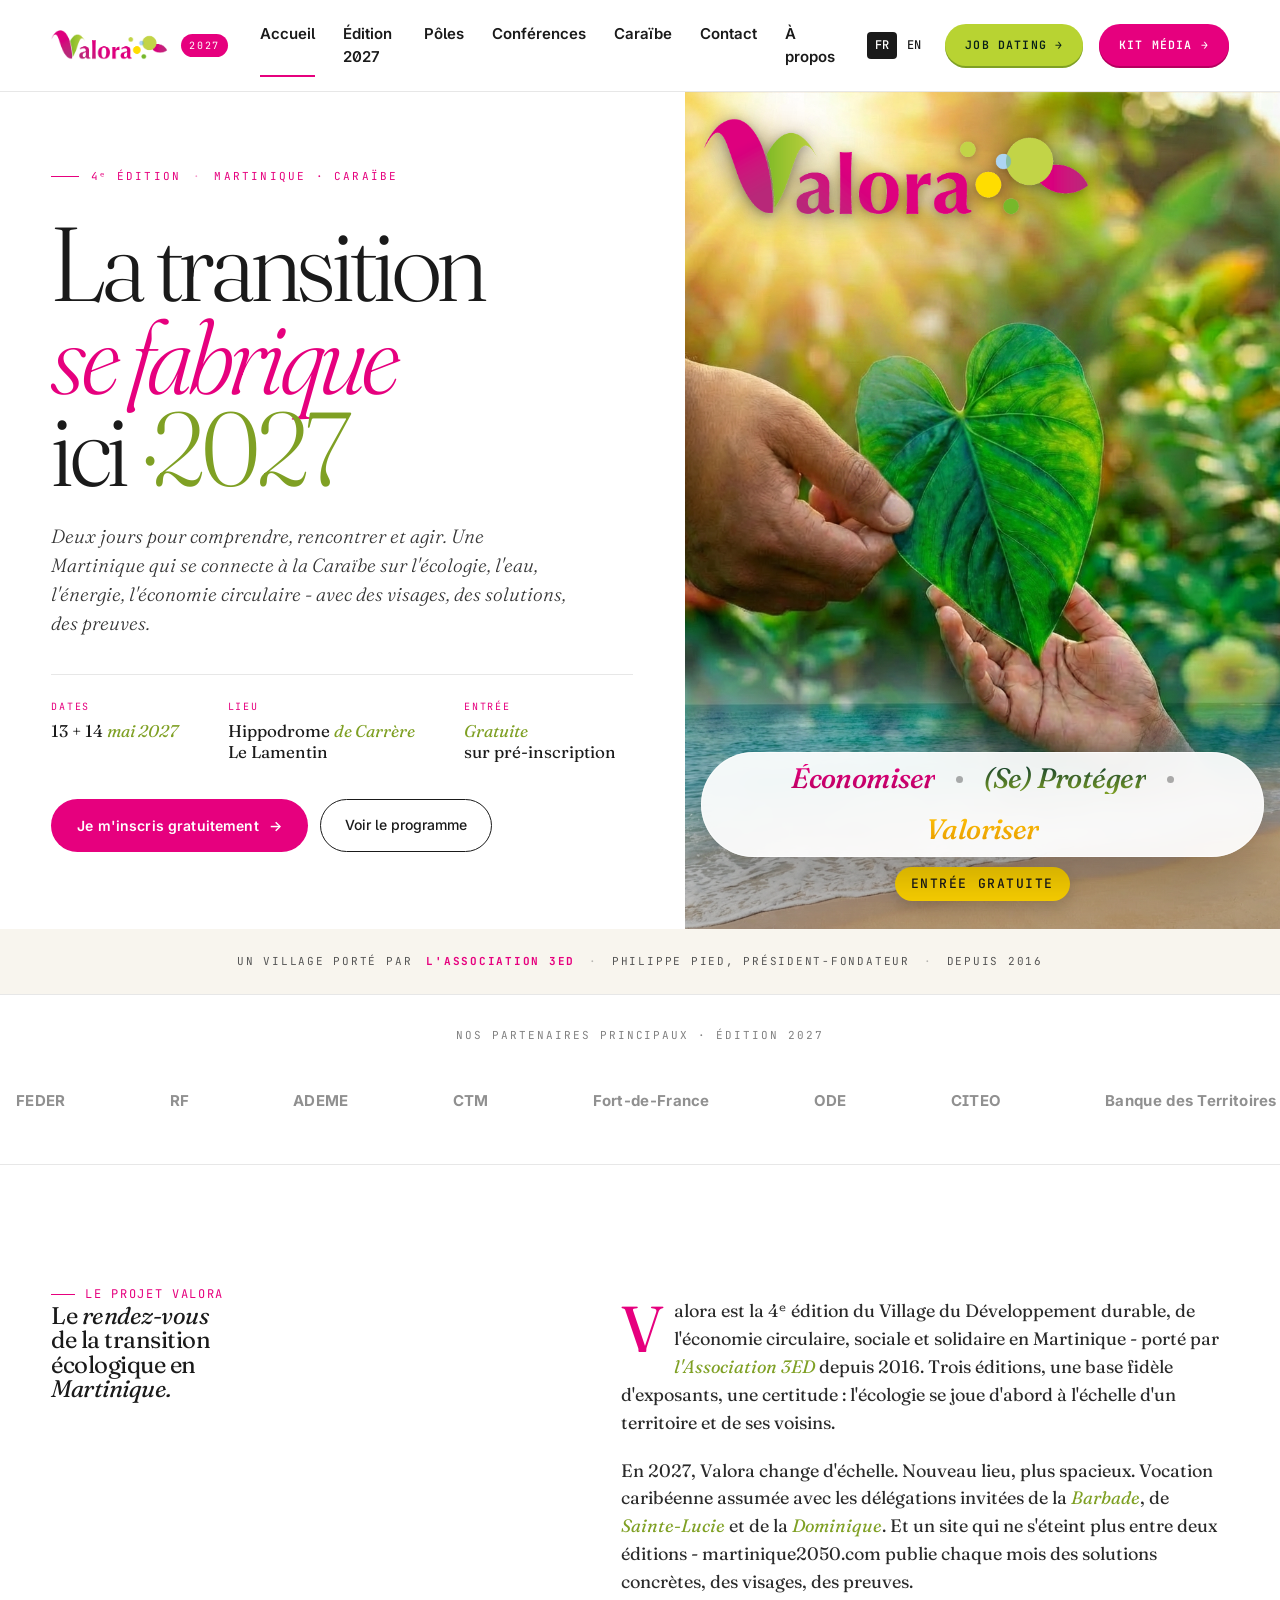
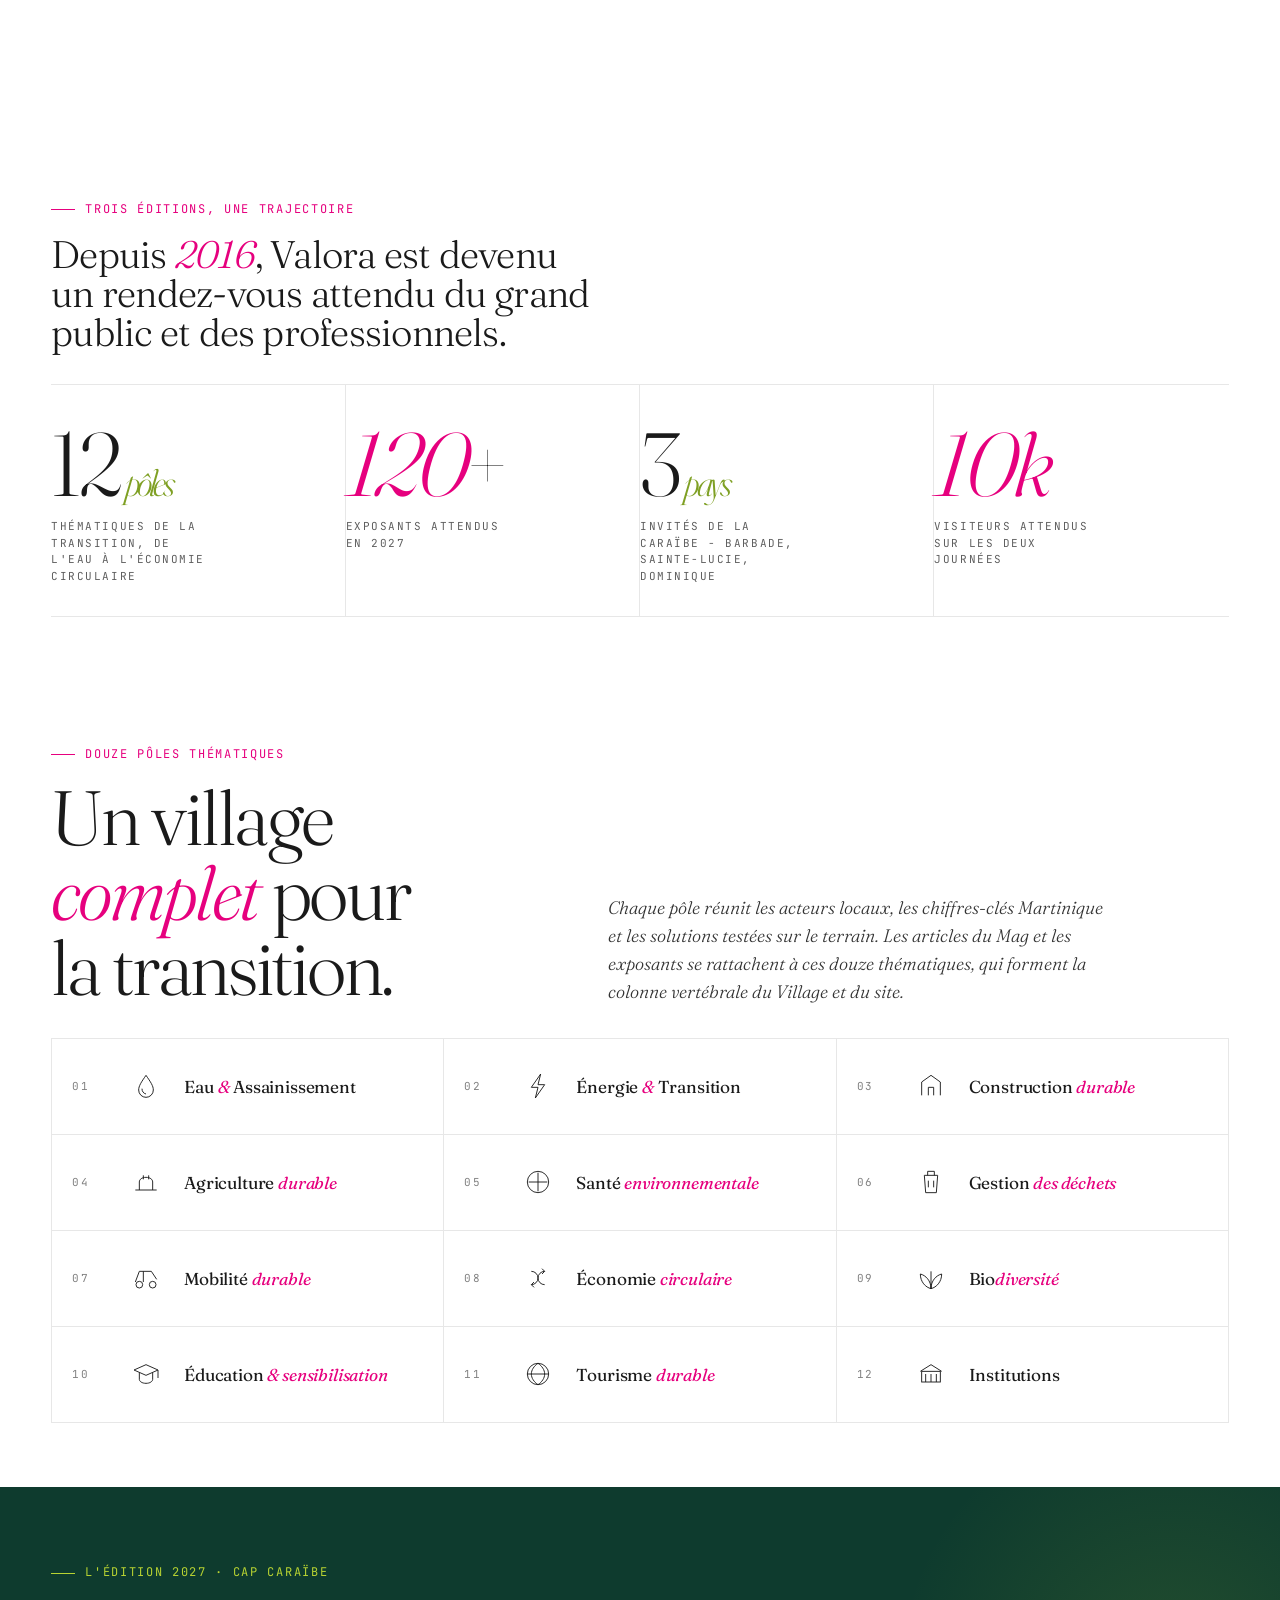
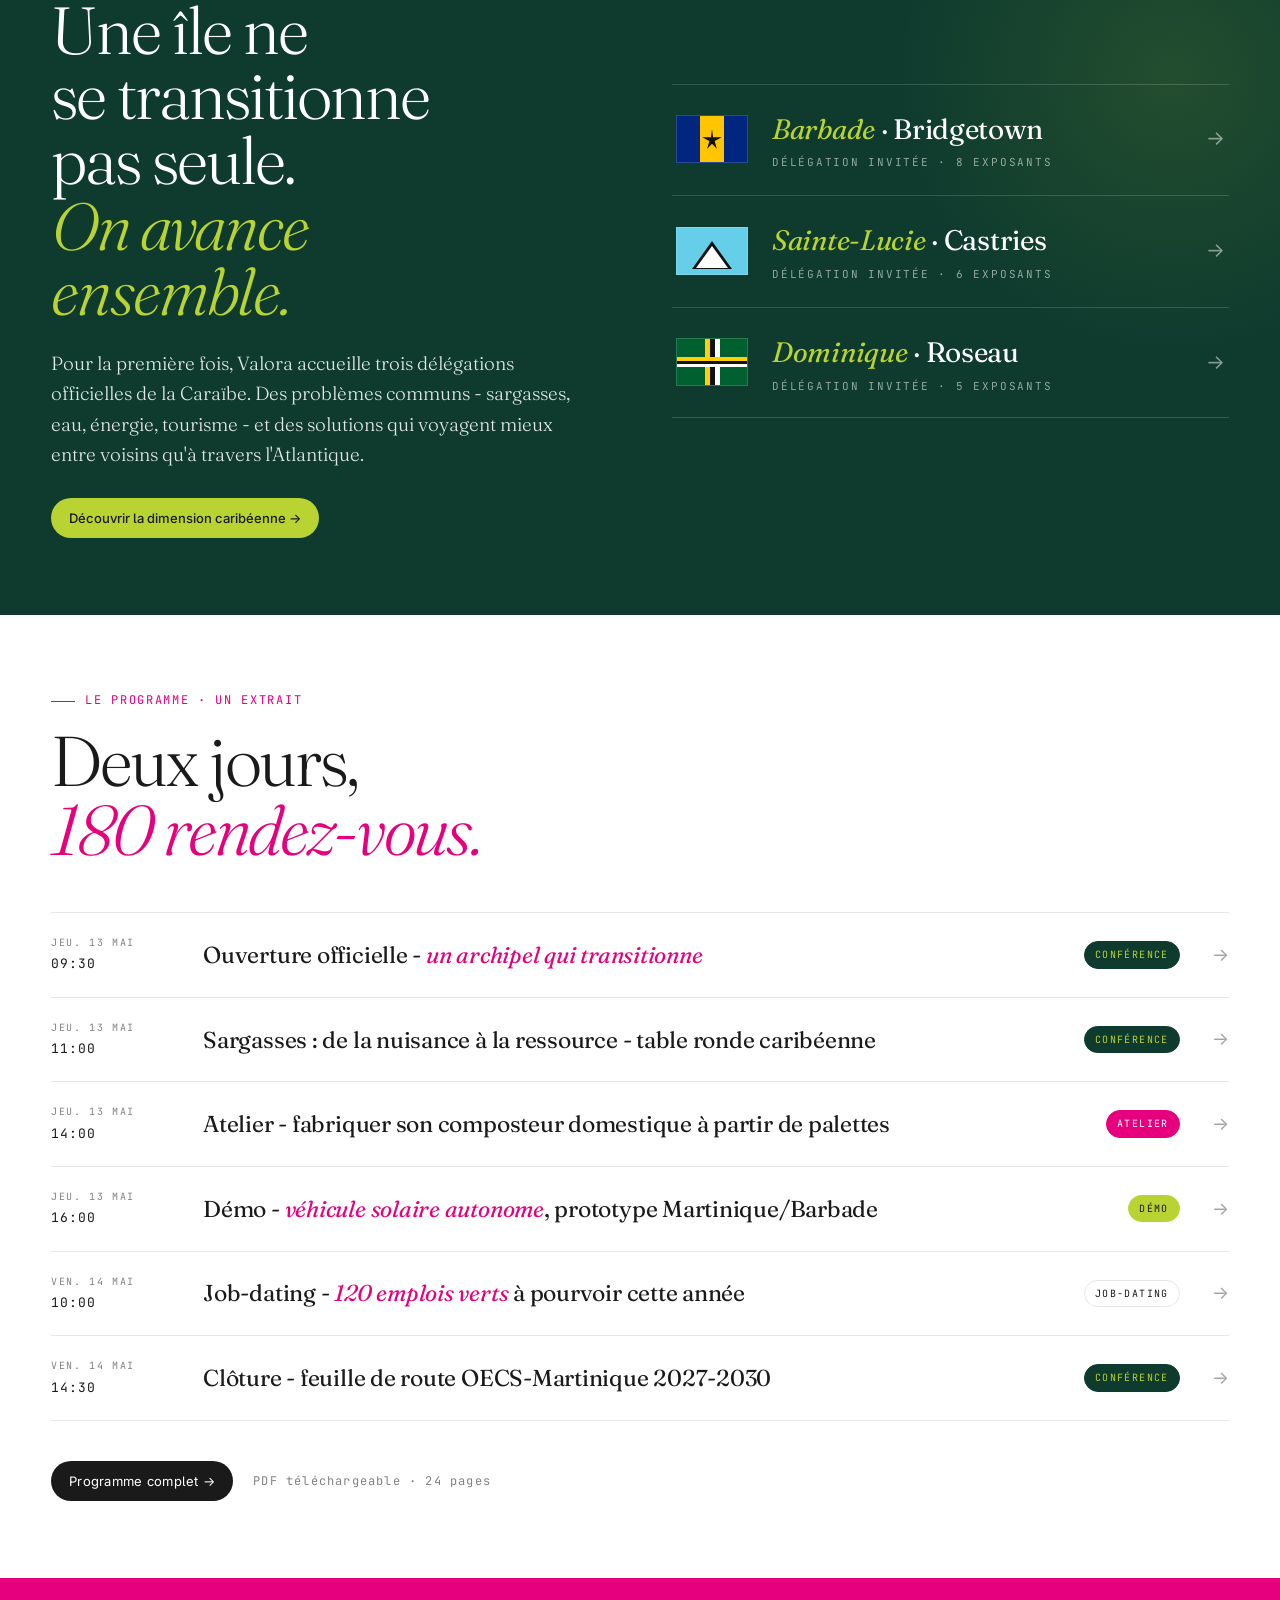
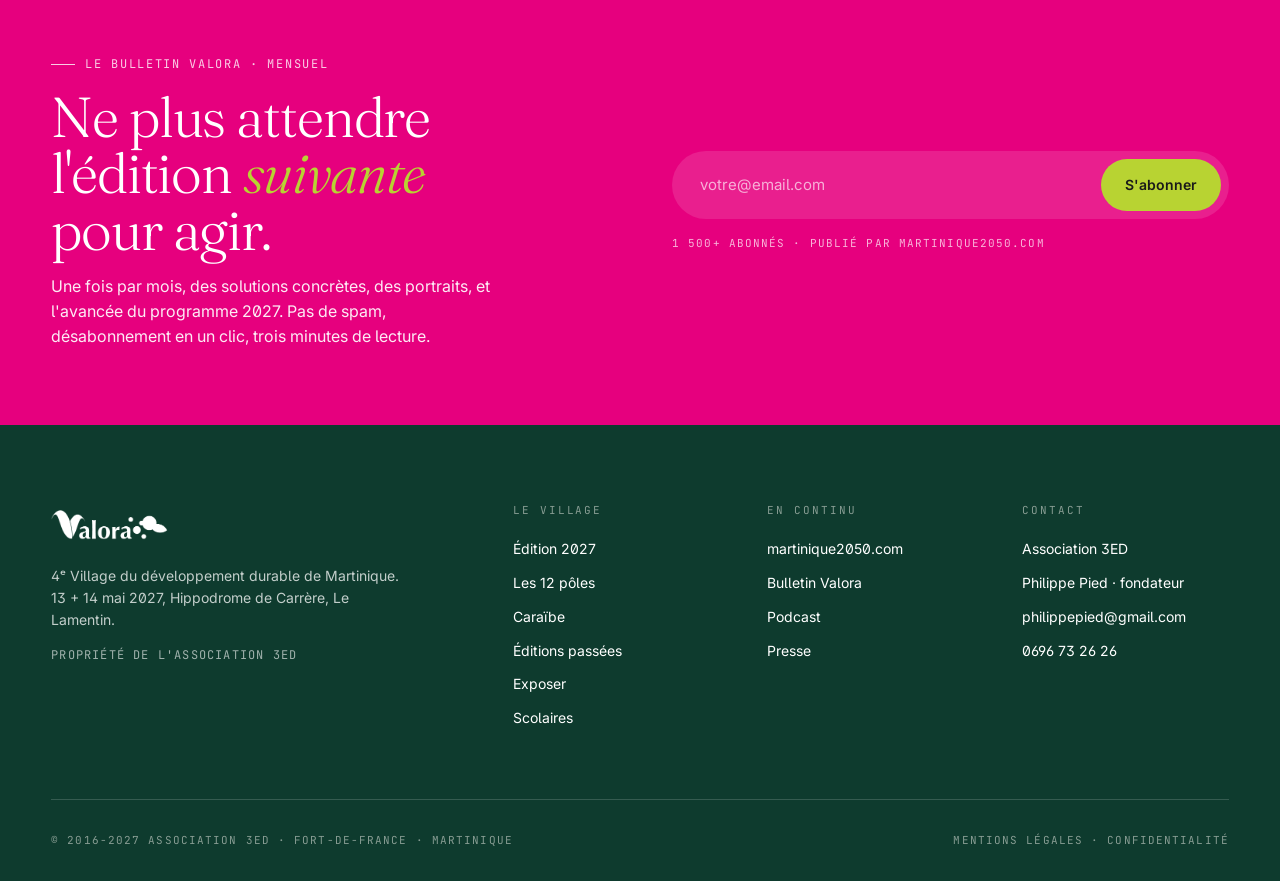
==== commit 42a4bff7: "Mise à jour site Valora 2027 → Commit changes." ====
--- a/index.html
+++ b/index.html
@@ -122,28 +122,29 @@
   /* Manifesto strip over hero — replaces the old "Valorisons ensemble" bubble */
   .hero-manifesto-wrap {
     position: absolute; z-index: 3;
-    bottom: 36px; left: 50%;
-    transform: translateX(-50%);
+    bottom: 28px; left: 16px; right: 16px;
     display: flex; flex-direction: column; align-items: center;
     gap: 10px;
-    max-width: calc(100% - 48px);
+    pointer-events: none;
   }
   .hero-manifesto {
     display: flex; align-items: center; justify-content: center;
-    gap: clamp(14px, 2.2vw, 32px);
-    padding: 14px 32px;
+    gap: clamp(10px, 1.6vw, 28px);
+    padding: 12px clamp(18px, 2.4vw, 32px);
     background: rgba(255, 255, 255, 0.92);
     backdrop-filter: blur(8px);
     -webkit-backdrop-filter: blur(8px);
     border-radius: 999px;
     box-shadow: 0 20px 60px rgba(0,0,0,.25), 0 0 0 1px rgba(255,255,255,.6) inset;
     font-family: var(--ff-serif);
-    font-size: clamp(20px, 2.6vw, 38px);
+    font-size: clamp(16px, 2.2vw, 30px);
     font-weight: 500;
     line-height: 1;
     letter-spacing: -0.02em;
-    white-space: nowrap;
+    flex-wrap: wrap;
+    max-width: 100%;
     color: var(--encre);
+    pointer-events: auto;
   }
   .hero-manifesto-tag {
     font-family: var(--ff-mono);
@@ -195,20 +196,22 @@
     flex-shrink: 0;
     align-self: center;
   }
-  @media (max-width: 900px) {
+  @media (max-width: 980px) {
     .hero-manifesto-wrap {
-      bottom: auto; top: calc(100% + 16px);
-      position: relative; left: auto; transform: none;
-      margin: 16px auto 0;
+      position: static;
+      margin: 20px 16px 8px;
     }
     .hero-manifesto {
       white-space: normal; text-align: center;
       flex-wrap: wrap; justify-content: center;
       padding: 12px 18px;
-      font-size: 16px;
+      font-size: 15px;
+      gap: 8px;
     }
     .hero-manifesto .hm-dot { width: 5px; height: 5px; }
-  } text-transform: uppercase;}
+    .hero-manifesto-tag { font-size: 11px; }
+    .hero-manifesto-tag em { font-size: 13px; }
+  }
 
   @media (max-width: 900px) {
     .hero { grid-template-columns: 1fr; min-height: auto; }
